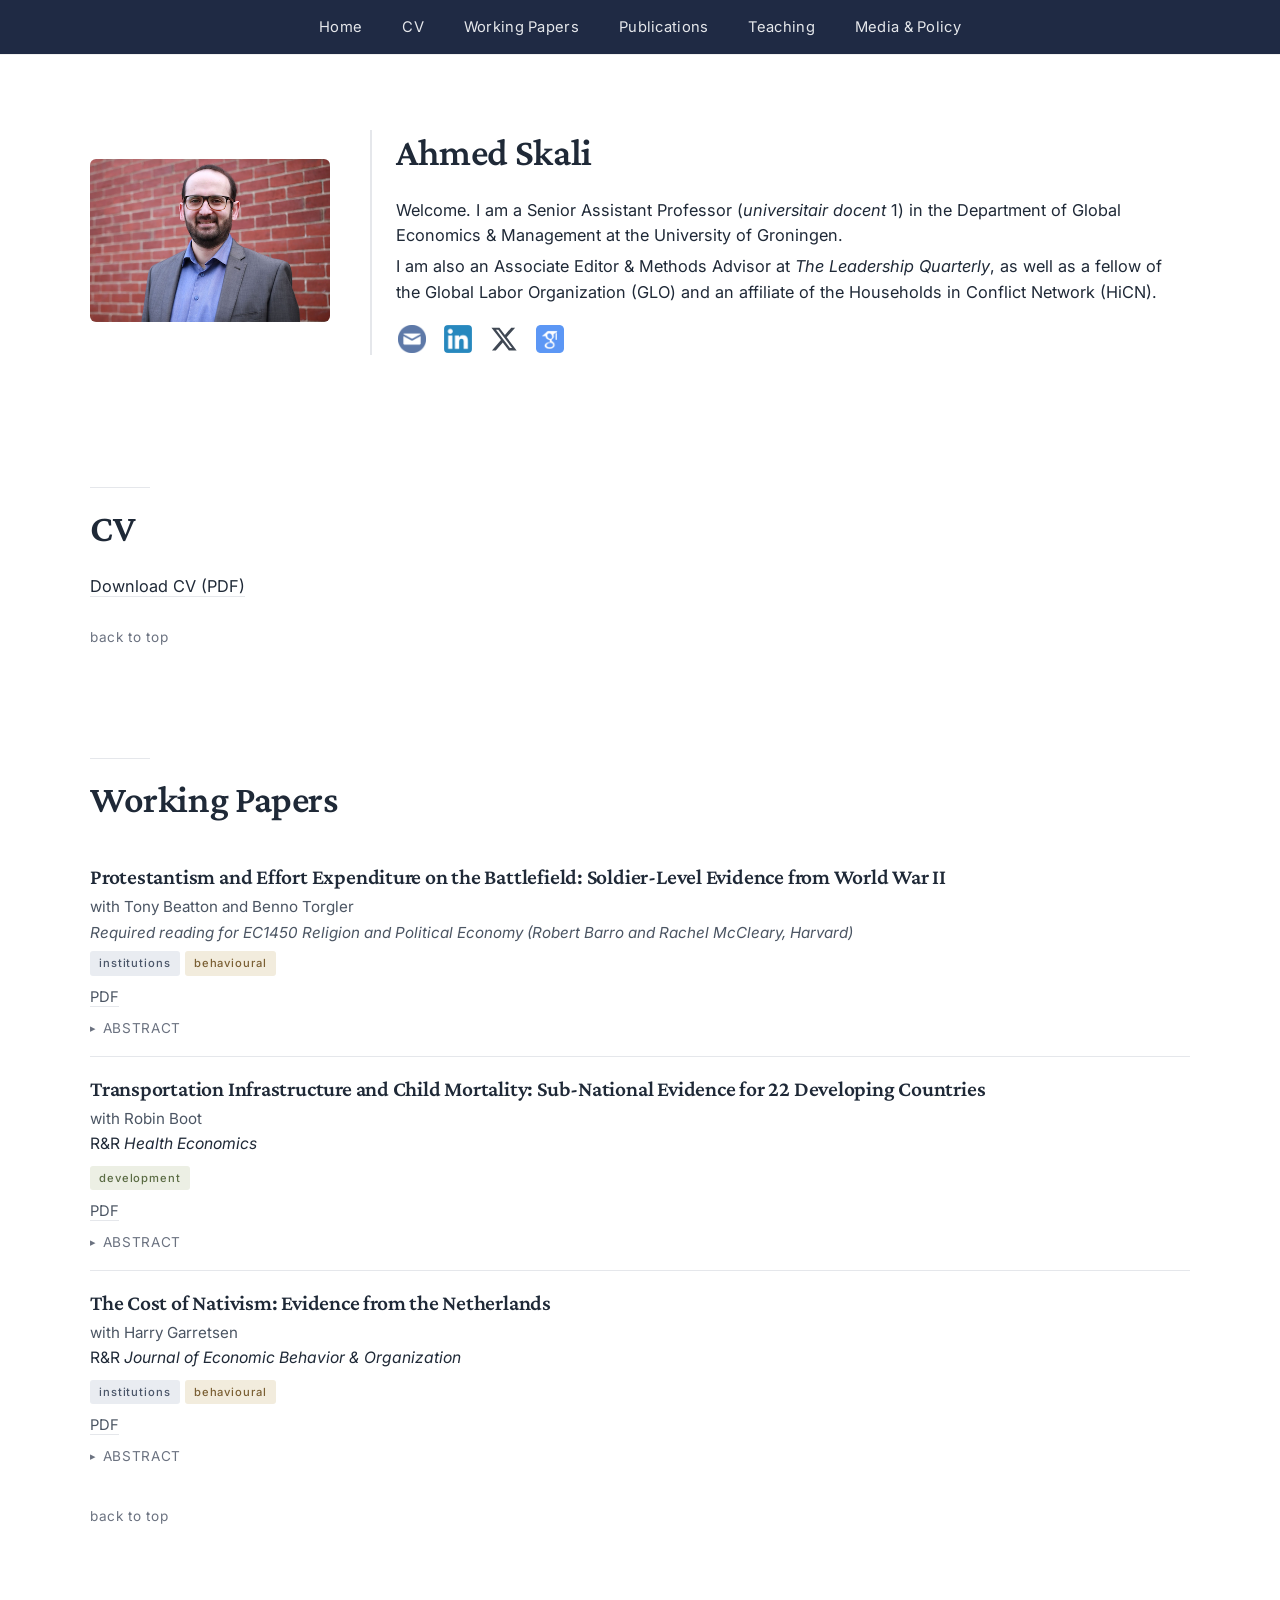
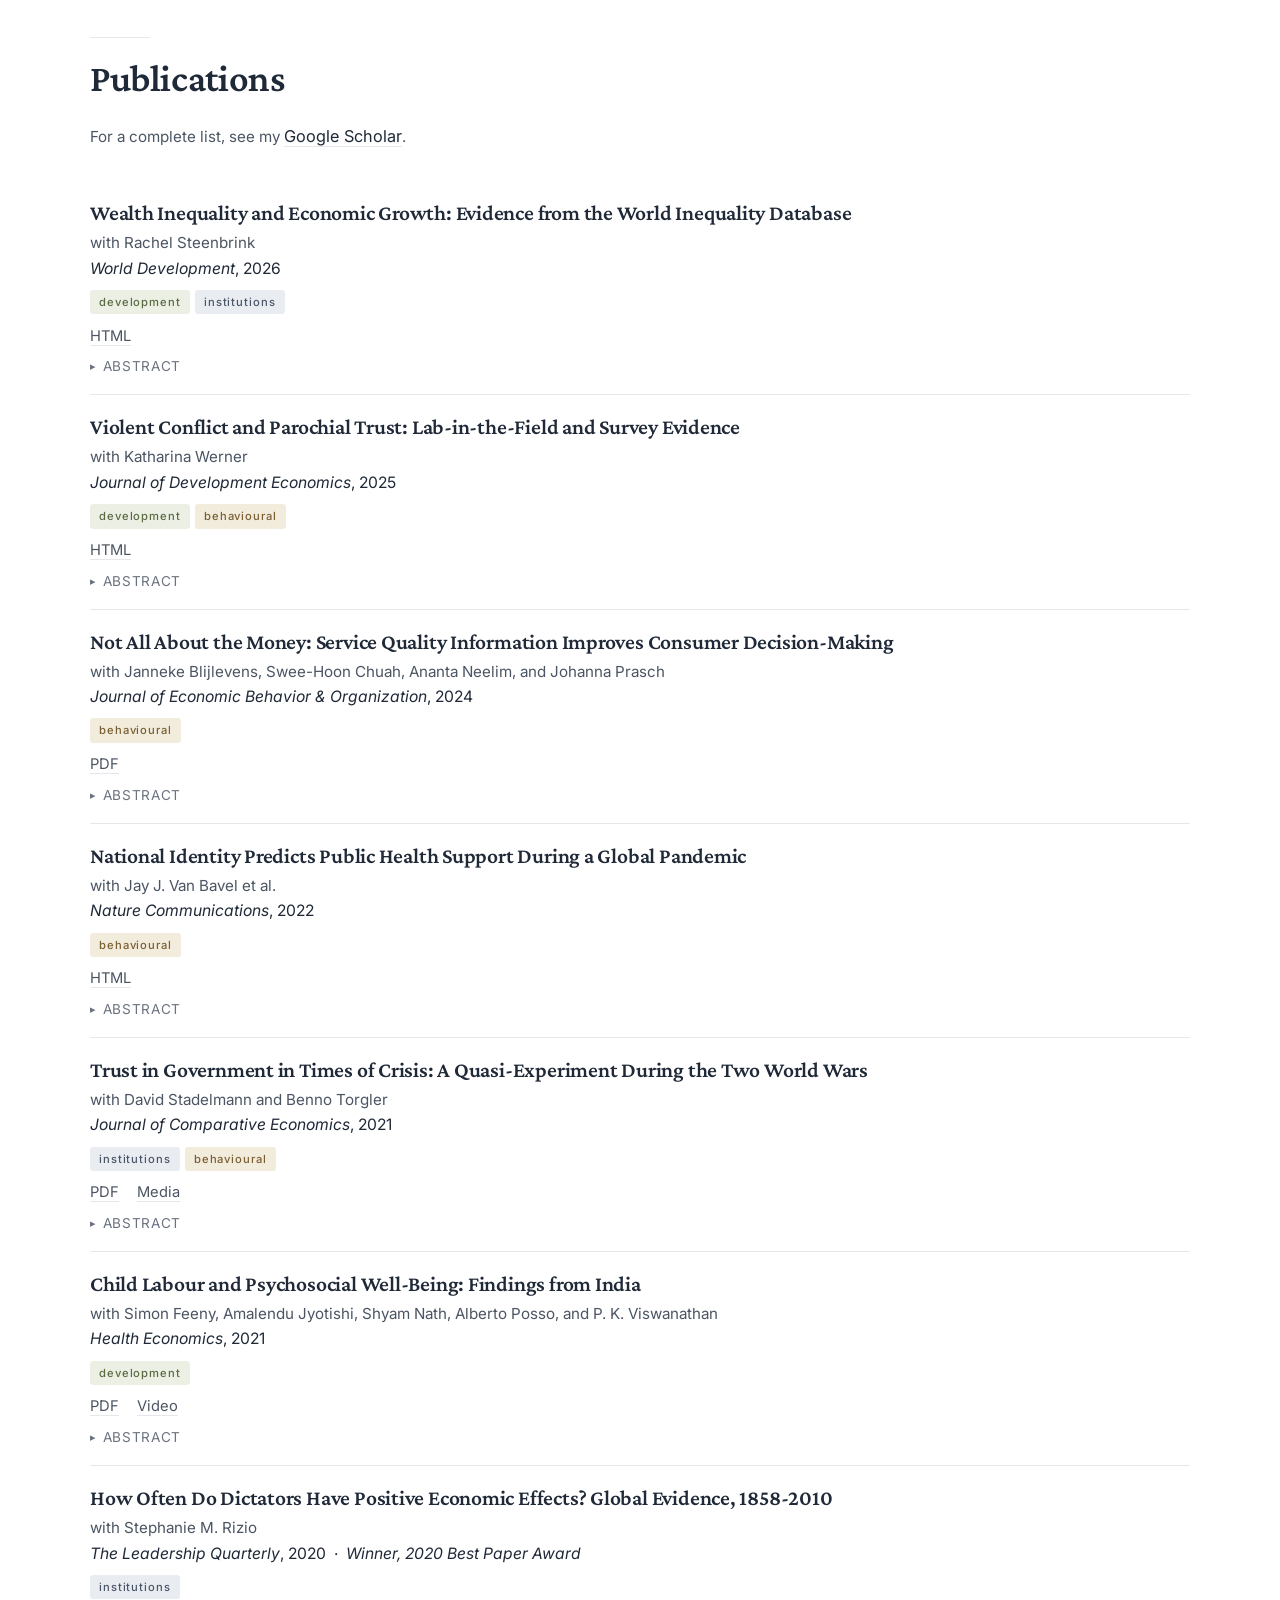
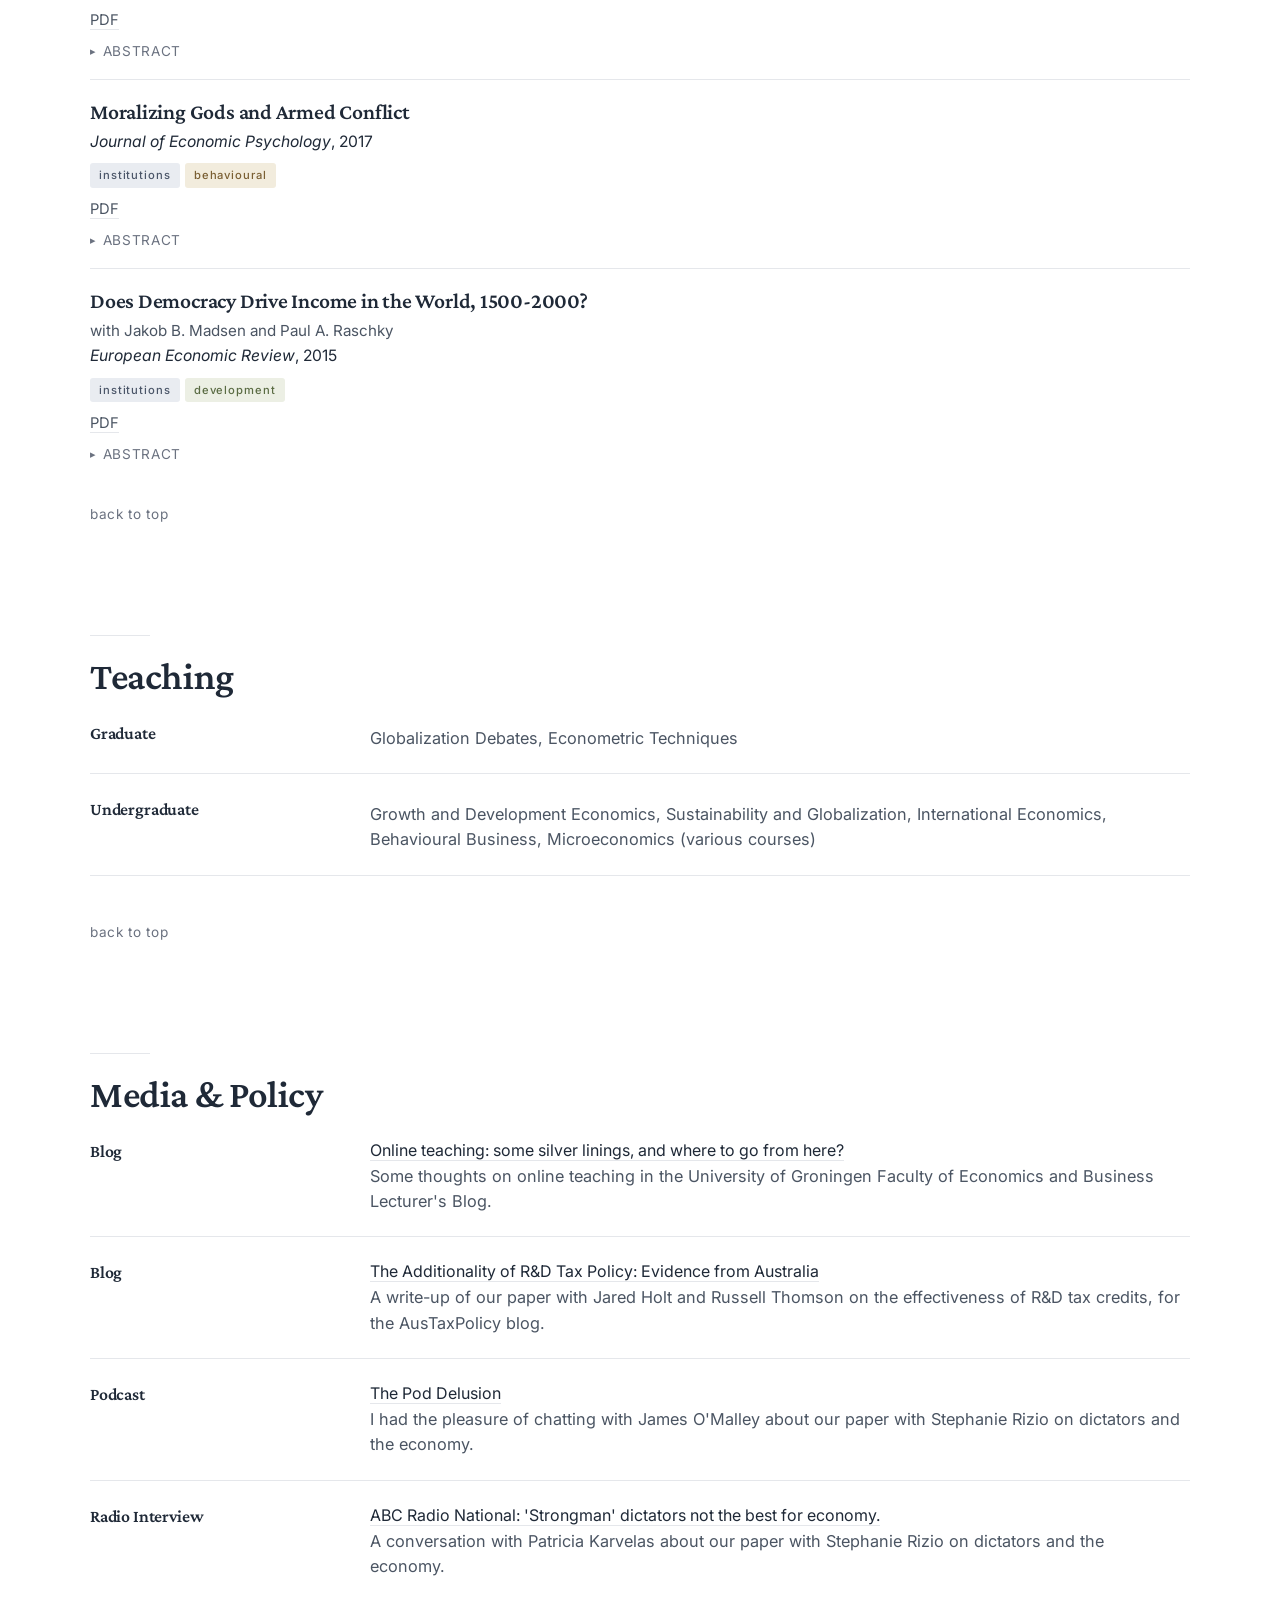
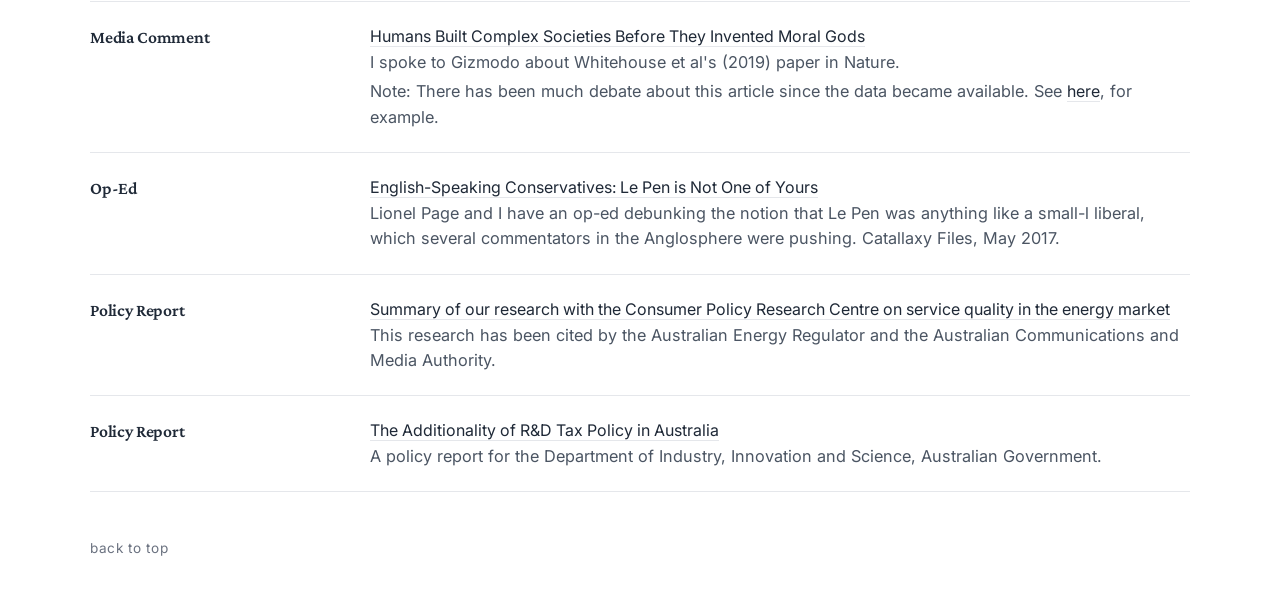
==== index.html @ 5774516c "rebuild" ====
<!DOCTYPE html>
<html lang="en">
<head>
    <meta charset="UTF-8">
    <meta name="viewport" content="width=device-width, initial-scale=1.0">
    <title>Ahmed Skali</title>

    <meta name="description" content="Ahmed Skali — Senior Assistant Professor of Global Economics & Management at the University of Groningen. Research in political economy, behavioural economics, beliefs and norms, identity and trust, and institutions and development.">
    <meta name="author" content="Ahmed Skali">

    <meta property="og:type" content="website">
    <meta property="og:title" content="Ahmed Skali">
    <meta property="og:description" content="Senior Assistant Professor of Global Economics & Management at the University of Groningen. Research in political economy, behavioural and development economics.">
    <meta property="og:image" content="images/webimg.png">

    <meta name="twitter:card" content="summary">
    <meta name="twitter:title" content="Ahmed Skali">
    <meta name="twitter:description" content="Senior Assistant Professor of Global Economics & Management at the University of Groningen.">
    <meta name="twitter:image" content="images/webimg.png">

    <link rel="icon" type="image/svg+xml" href="favicon.svg">
    <link rel="preconnect" href="https://fonts.googleapis.com">
    <link rel="preconnect" href="https://fonts.gstatic.com" crossorigin>
    <link href="https://fonts.googleapis.com/css2?family=Crimson+Pro:wght@500;600;700&family=Inter:wght@400;500;600&display=swap" rel="stylesheet">
    <link rel="stylesheet" href="styles.css">

    <!-- Google tag (gtag.js) -->
    <script async src="https://www.googletagmanager.com/gtag/js?id=G-24LH2FRS2M"></script>
    <script>
        window.dataLayer = window.dataLayer || [];
        function gtag(){dataLayer.push(arguments);}
        gtag('js', new Date());
        gtag('config', 'G-24LH2FRS2M');
    </script>
</head>

<body>

<div class="navbar">
    <button class="hamburger" onclick="toggleMenu()" aria-label="Toggle menu">☰</button>
    <a href="#home">Home</a>
    <a href="#cv">CV</a>
    <a href="#wps">Working Papers</a>
    <a href="#publications">Publications</a>
    <a href="#teaching">Teaching</a>
    <a href="#media">Media &amp; Policy</a>
</div>

<section id="home">
    <div class="container_a">
        <div class="photo_a">
            <img src="images/webimg.png" alt="Photo of Ahmed Skali">
        </div>
        <div class="about_a">
            <h1>Ahmed Skali</h1>
            <p>Welcome. I am a Senior Assistant Professor (<em>universitair docent</em> 1) in the Department of Global Economics &amp; Management at the University of Groningen.</p>
            <p>I am also an Associate Editor &amp; Methods Advisor at <em>The Leadership Quarterly</em>, as well as a fellow of the Global Labor Organization (GLO) and an affiliate of the Households in Conflict Network (HiCN).</p>
            <div class="contact-icon">
                <a href="mailto:a.skali@rug.nl" aria-label="Email">
                    <img src="images/email-icon-120.png" alt="Email">
                </a>
                <a href="https://www.linkedin.com/in/ahmed-skali-88ab94127/" target="_blank" rel="noopener" aria-label="LinkedIn">
                    <img src="images/linkedinbutton.png" alt="LinkedIn">
                </a>
                <a href="https://twitter.com/ahmedskali" target="_blank" rel="noopener" aria-label="X / Twitter">
                    <svg viewBox="0 0 24 24" xmlns="http://www.w3.org/2000/svg" aria-hidden="true">
                        <path d="M18.244 2.25h3.308l-7.227 8.26 8.502 11.24H16.17l-5.214-6.817L4.99 21.75H1.68l7.73-8.835L1.254 2.25H8.08l4.713 6.231zm-1.161 17.52h1.833L7.084 4.126H5.117z"/>
                    </svg>
                </a>
                <a href="https://scholar.google.com.au/citations?user=pTSRJKcAAAAJ&amp;hl=en" target="_blank" rel="noopener" aria-label="Google Scholar">
                    <img src="images/gs.png" alt="Google Scholar">
                </a>
            </div>
        </div>
    </div>
</section>

<section id="cv">
    <hr class="section-divider">
    <h1>CV</h1>
    <p><a href="cv/CV_Skali.pdf">Download CV (PDF)</a></p>
    <a href="#home" class="top-link">back to top</a>
</section>

<section id="wps">
    <hr class="section-divider">
    <h1>Working Papers</h1>

    <div class="wp">
        <h3>Protestantism and Effort Expenditure on the Battlefield: Soldier-Level Evidence from World War II</h3>
        <p class="pub-meta">with Tony Beatton and Benno Torgler</p>
        <p class="pub-meta"><em>Required reading for EC1450 Religion and Political Economy (Robert Barro and Rachel McCleary, Harvard)</em></p>
        <p class="pub-tags"><span class="pub-tag pub-tag-inst">institutions</span><span class="pub-tag pub-tag-beh">behavioural</span></p>
        <p class="pub-links"><a href="papers/ProtestantSoldiersAug2024.pdf" target="_blank" rel="noopener">PDF</a></p>
        <details class="abstract" name="paper-abstract"><summary>Abstract</summary><div class="abstract-body">Can religious beliefs explain effort provision in salient settings? We track 15,421 soldiers in Nazi Germany's armies from the start of World War II in September 1939 to the surrender of Germany in May 1945. We proxy effort with military decorations, promotions, injuries, and fatalities. Our cross-sectional and soldier-by-month panel (N = 659,189) results indicate that Protestants out-perform Catholics, and Calvinists out-perform Lutherans. We also find that Calvinists, whose belief system favours early resolution of uncertainty about salvation, exert more effort early on in the war. Differences in commitment to the Nazi ideology and discrimination against Catholic soldiers do not appear to drive our results. Our results suggest an important role for the horizontal transmission of work ethic-enhancing norms of behaviour: Catholics from historically Protestant districts exert more effort than Catholics from Catholic districts.</div></details>
    </div>

    <div class="wp">
        <h3>Transportation Infrastructure and Child Mortality: Sub-National Evidence for 22 Developing Countries</h3>
        <p class="pub-meta">with Robin Boot</p>
        <p class="pub-venue">R&amp;R <em>Health Economics</em></p>
        <p class="pub-tags"><span class="pub-tag pub-tag-dev">development</span></p>
        <p class="pub-links"><a href="papers/TransportationCM.pdf" target="_blank" rel="noopener">PDF</a></p>
        <details class="abstract" name="paper-abstract"><summary>Abstract</summary><div class="abstract-body">What prevents people from utilizing health services? This paper hypothesizes that transportation infrastructure, as measured by travel time to cities, improves population health. Combining data for travel times with information on child mortality for 290 sub-national regions in Sub-Saharan Africa and Asia for the years 2000 and 2015, we show that a 1 standard deviation reduction in travel times, within sub-national regions, is associated with 9.3 fewer child deaths per 1,000 live births. Using estimates from the literature on the statistical value of life in developing countries, a 1 standard deviation reduction in travel times generates gains equivalent to 1.8% of GDP. Our results are not driven by selection on unobservables or changes in economic development and population density. Instrumental variables support a causal interpretation of the results. The life-saving effects of transportation are larger where poverty is most dire and where political institutions are better-functioning.</div></details>
    </div>

    <div class="wp">
        <h3>The Cost of Nativism: Evidence from the Netherlands</h3>
        <p class="pub-meta">with Harry Garretsen</p>
        <p class="pub-venue">R&amp;R <em>Journal of Economic Behavior &amp; Organization</em></p>
        <p class="pub-tags"><span class="pub-tag pub-tag-inst">institutions</span><span class="pub-tag pub-tag-beh">behavioural</span></p>
        <p class="pub-links"><a href="https://papers.ssrn.com/sol3/papers.cfm?abstract_id=4910950" target="_blank" rel="noopener">PDF</a></p>
        <details class="abstract" name="paper-abstract"><summary>Abstract</summary><div class="abstract-body">We study language preferences and how they relate to nativism, using the Netherlands, a typical high-income education-exporting country, as a case study. Against the oft-heard claim that education in the national language is preferable, our pre-registered discrete choice experiment shows that natives have a precisely estimated zero willingness to pay for Dutch-language education, relative to English, with more universalist respondents willing to pay more for English. We quantify the effect of a language switch on the size of Dutch universities: switching from English to Dutch triggers an 8.6% contraction of the university sector. In turn, this contraction generates losses in scientific output equivalent to 1.1 - 1.6% of GDP, with only trivial gains in other domains. Our results highlight the massive costs of nativism.</div></details>
    </div>

<a href="#home" class="top-link">back to top</a>
</section>

<section id="publications">
    <hr class="section-divider">
    <h1>Publications</h1>

    <p class="pub-meta" style="margin-bottom: 32px;">For a complete list, see my <a href="https://scholar.google.com.au/citations?user=pTSRJKcAAAAJ&amp;hl=en" target="_blank" rel="noopener">Google Scholar</a>.</p>

    <div id="content">

        <div class="publication">
            <h3>Wealth Inequality and Economic Growth: Evidence from the World Inequality Database</h3>
            <p class="pub-meta">with Rachel Steenbrink</p>
            <p class="pub-venue"><em>World Development</em>, 2026</p>
            <p class="pub-tags"><span class="pub-tag pub-tag-dev">development</span><span class="pub-tag pub-tag-inst">institutions</span></p>
            <p class="pub-links"><a href="https://www.sciencedirect.com/science/article/pii/S0305750X25003365" target="_blank" rel="noopener">HTML</a></p>
            <details class="abstract" name="paper-abstract"><summary>Abstract</summary><div class="abstract-body">Although it is often argued that wealth inequality matters more for economic growth than income inequality, this relationship has rarely been studied empirically, with a few exceptions covering a very restricted country sample or short timeframe. Leveraging hitherto unexploited wealth inequality data from the World Inequality Database, covering a panel of 165 countries between 1995 and 2019, we document a negative and statistically significant relationship between wealth inequality and economic growth. A one standard deviation increase in the wealth Gini coefficient within countries is associated with a 0.34 percentage points decline in growth rates. Instrumental variables support a causal interpretation of the results. The results survive a large battery of robustness checks, and we find no evidence to suggest a heterogeneous relationship.</div></details>
        </div>

<div class="publication">
            <h3>Violent Conflict and Parochial Trust: Lab-in-the-Field and Survey Evidence</h3>
            <p class="pub-meta">with Katharina Werner</p>
            <p class="pub-venue"><em>Journal of Development Economics</em>, 2025</p>
            <p class="pub-tags"><span class="pub-tag pub-tag-dev">development</span><span class="pub-tag pub-tag-beh">behavioural</span></p>
            <p class="pub-links"><a href="https://www.sciencedirect.com/science/article/pii/S0304387825001014" target="_blank" rel="noopener">HTML</a></p>
            <details class="abstract" name="paper-abstract"><summary>Abstract</summary><div class="abstract-body">How does conflict exposure affect trust? We hypothesize that direct (first-hand) experience with conflict induces parochialism: trust towards out-groups worsens, but trust towards in-groups, owing to positive experiences of kin solidarity, may improve. Indirect exposure to conflict through third-party accounts, on the other hand, reduces trust toward everyone, arguably owing to negativity bias. We find consistent support for our hypotheses in a lab-in-the-field experiment in Maluku, Indonesia, which witnessed a salient Christian-Muslim conflict during 1999–2002, as well as in three cross-country datasets exploiting temporal and spatial variation in exposure to violence. Our results help resolve a seeming contradiction in the literature and inform policies on resolving conflicts.</div></details>
        </div>

        <div class="publication">
            <h3>Not All About the Money: Service Quality Information Improves Consumer Decision-Making</h3>
            <p class="pub-meta">with Janneke Blijlevens, Swee-Hoon Chuah, Ananta Neelim, and Johanna Prasch</p>
            <p class="pub-venue"><em>Journal of Economic Behavior &amp; Organization</em>, 2024</p>
            <p class="pub-tags"><span class="pub-tag pub-tag-beh">behavioural</span></p>
            <p class="pub-links"><a href="papers/ServiceQuality.pdf" target="_blank" rel="noopener">PDF</a></p>
            <details class="abstract" name="paper-abstract"><summary>Abstract</summary><div class="abstract-body">Information asymmetries are pervasive in many industries and can result in large losses in consumer welfare. Does providing product quality information result in improved consumer decision-making? We study this question in a market where quality is notoriously hard to determine ex ante: the residential energy market. Using a discrete choice experiment (N = 1,002), we document a substantial willingness-to-pay (37–45 % of the median bill) for four service quality attributes (transparency, agency, authenticity, and convenience). In an incentivized search task (N = 432), we show that how quality information is presented matters: consumers who view information in the form of ratings and stamps of approval are (i) 4 % more likely to opt in to the search task, and (ii) 20 % more likely to correctly identify given levels of quality, relative to consumers who are provided with bar graphs, pie charts, and text. Finally, using a decision experiment (N = 510) with real company names familiar to our participants, we find that the provision of quality information increases choices of the best-rated company more than 20-fold, relative to the control scenario where quality information is absent, in which consumers select companies predominantly on price and brand awareness. Our findings are applicable to other markets in which information asymmetries are present, where policymakers should consider interventions that promote transparency and quality information provision.</div></details>
        </div>

        <div class="publication">
            <h3>National Identity Predicts Public Health Support During a Global Pandemic</h3>
            <p class="pub-meta">with Jay J. Van Bavel et al.</p>
            <p class="pub-venue"><em>Nature Communications</em>, 2022</p>
            <p class="pub-tags"><span class="pub-tag pub-tag-beh">behavioural</span></p>
            <p class="pub-links"><a href="https://www.nature.com/articles/s41467-021-27668-9" target="_blank" rel="noopener">HTML</a></p>
            <details class="abstract" name="paper-abstract"><summary>Abstract</summary><div class="abstract-body">Changing collective behaviour and supporting non-pharmaceutical interventions is an important component in mitigating virus transmission during a pandemic. In a large international collaboration (Study 1, N = 49,968 across 67 countries), we investigated self-reported factors associated with public health behaviours (e.g., spatial distancing and stricter hygiene) and endorsed public policy interventions (e.g., closing bars and restaurants) during the early stage of the COVID-19 pandemic (April-May 2020). Respondents who reported identifying more strongly with their nation consistently reported greater engagement in public health behaviours and support for public health policies. Results were similar for representative and non-representative national samples. Study 2 (N = 42 countries) conceptually replicated the central finding using aggregate indices of national identity (obtained using the World Values Survey) and a measure of actual behaviour change during the pandemic (obtained from Google mobility reports). Higher levels of national identification prior to the pandemic predicted lower mobility during the early stage of the pandemic (r = −0.40). We discuss the potential implications of links between national identity, leadership, and public health for managing COVID-19 and future pandemics.</div></details>
        </div>

        <div class="publication">
            <h3>Trust in Government in Times of Crisis: A Quasi-Experiment During the Two World Wars</h3>
            <p class="pub-meta">with David Stadelmann and Benno Torgler</p>
            <p class="pub-venue"><em>Journal of Comparative Economics</em>, 2021</p>
            <p class="pub-tags"><span class="pub-tag pub-tag-inst">institutions</span><span class="pub-tag pub-tag-beh">behavioural</span></p>
            <p class="pub-links">
                <a href="https://pure.rug.nl/ws/files/178822931/1_s2.0_S0147596720300664_main.pdf" target="_blank" rel="noopener">PDF</a>
                <a href="https://www.nationalaffairs.com/blog/detail/findings-a-daily-roundup/getting-a-superpower" target="_blank" rel="noopener">Media</a>
            </p>
            <details class="abstract" name="paper-abstract"><summary>Abstract</summary><div class="abstract-body">Do crises erode trust in government? To answer this question, we leverage the quasi-experimental setting of the sharply increased military threat to the neutral country of Switzerland during the two world wars as an exogenous shock. In doing so, we exploit a unique feature of Swiss politics: government issuance of pre-referenda voting recommendations. We use constituent adherence to government recommendations as a behavioral proxy for trust in government, measured in real time prior to, during, and after the crisis. Our empirical estimates provide strong evidence that constituents are significantly less likely to follow governmental voting recommendations during wartime.</div></details>
        </div>

        <div class="publication">
            <h3>Child Labour and Psychosocial Well-Being: Findings from India</h3>
            <p class="pub-meta">with Simon Feeny, Amalendu Jyotishi, Shyam Nath, Alberto Posso, and P. K. Viswanathan</p>
            <p class="pub-venue"><em>Health Economics</em>, 2021</p>
            <p class="pub-tags"><span class="pub-tag pub-tag-dev">development</span></p>
            <p class="pub-links">
                <a href="https://pure.rug.nl/ws/portalfiles/portal/178820502/hec.4224.pdf" target="_blank" rel="noopener">PDF</a>
                <a href="https://www.youtube.com/watch?v=ubRjfn7oIEc" target="_blank" rel="noopener">Video</a>
            </p>
            <details class="abstract" name="paper-abstract"><summary>Abstract</summary><div class="abstract-body">Mental health is a neglected health issue in developing countries. We test if mental health issues are particularly likely to occur among some of the most vulnerable children in developing countries: those that work. Despite falling in recent decades, child labor still engages 168 million children across the world. While the negative impacts of child labor on physical health are well documented, the effect of child labor on a child's psychosocial wellbeing has been neglected. We investigate this issue with a new dataset of 947 children aged 12–18 years from 750 households in 20 villages across five districts of Tamil Nadu, India. Our purpose-built survey allows for a holistic approach to the analysis of child wellbeing by accounting for levels of happiness, hope, emotional wellbeing, self-efficacy, fear and stress. We use a variety of econometric approaches, some of which utilize household-level fixed effects and account for differences between working and nonworking siblings. We document a robust, large and negative association between child labor and most measures of psychosocial wellbeing. The results are robust to a battery of exercises, including tests for selection on unobservables, randomization inference, instrumental variable techniques, and falsification exercises.</div></details>
        </div>

        <div class="publication">
            <h3>How Often Do Dictators Have Positive Economic Effects? Global Evidence, 1858-2010</h3>
            <p class="pub-meta">with Stephanie M. Rizio</p>
            <p class="pub-venue"><em>The Leadership Quarterly</em>, 2020 &nbsp;·&nbsp; <em>Winner, 2020 Best Paper Award</em></p>
            <p class="pub-tags"><span class="pub-tag pub-tag-inst">institutions</span></p>
            <p class="pub-links"><a href="https://drive.google.com/file/d/1gSZX3oPnJ9YWZwG0Px_6KRd62K9ZNPrj/view" target="_blank" rel="noopener">PDF</a></p>
            <details class="abstract" name="paper-abstract"><summary>Abstract</summary><div class="abstract-body">Supposedly well-intentioned dictators are often cited as drivers of economic growth. We examine this claim in a panel of 133 countries from 1858 to 2010. Using annual data on economic growth, political regimes, and political leaders, we document a robust asymmetric pattern: growth-positive autocrats (autocrats whose countries experience larger-than-average growth) are found only as frequently as would be predicted by chance. In contrast, growth-negative autocrats are found significantly more frequently. Implementing regression discontinuity designs (RDD), we also examine local trends in the neighbourhood of the entry into power of growth-positive autocrats. We find that growth under supposedly growth-positive autocrats does not significantly differ from previous realizations of growth, suggesting that even the infrequent growth-positive autocrats largely "ride the wave" of previous success. On the other hand, our estimates reject the null hypothesis that growth-negative rulers have no effects. Taken together, our results cast serious doubt on the benevolent autocrat hypothesis.</div></details>
        </div>

        <div class="publication">
            <h3>Moralizing Gods and Armed Conflict</h3>
            <p class="pub-venue"><em>Journal of Economic Psychology</em>, 2017</p>
            <p class="pub-tags"><span class="pub-tag pub-tag-inst">institutions</span><span class="pub-tag pub-tag-beh">behavioural</span></p>
            <p class="pub-links"><a href="papers/MoralizingGods.pdf" target="_blank" rel="noopener">PDF</a></p>
            <details class="abstract" name="paper-abstract"><summary>Abstract</summary><div class="abstract-body">This study documents a robust empirical pattern between moralizing gods, which prescribe fixed laws of morality, and conflict prevalence and fatalities, using spatially referenced data for Africa on contemporary conflicts and ancestral belief systems of individual ethnic groups prior to European contact. Moralizing gods are found to significantly increase conflict prevalence and casualties at the local level. The identification strategy draws on the evolutionary psychology roots of moralizing gods as a solution to the collective action problem in pre-modern societies. A one standard deviation increase in the likelihood of emergence of a moralizing god increases casualties by 18 to 36% and conflict prevalence by 4 to 8% approximately.</div></details>
        </div>

        <div class="publication">
            <h3>Does Democracy Drive Income in the World, 1500-2000?</h3>
            <p class="pub-meta">with Jakob B. Madsen and Paul A. Raschky</p>
            <p class="pub-venue"><em>European Economic Review</em>, 2015</p>
            <p class="pub-tags"><span class="pub-tag pub-tag-inst">institutions</span><span class="pub-tag pub-tag-dev">development</span></p>
            <p class="pub-links"><a href="https://drive.google.com/file/d/0BwqbQjw0aU48aEhuTnduRGt2aVU/view?resourcekey=0-K2VVwJCJns20h8q90SLJZw" target="_blank" rel="noopener">PDF</a></p>
            <details class="abstract" name="paper-abstract"><summary>Abstract</summary><div class="abstract-body">Using data for political regimes, income and human capital for a sample of 141 countries over the periods 1820–2000 and 1500–2000, this research examines the income and growth effects of democracy when human capital, among other key variables, is controlled for. Linguistic distance-weighted foreign democracy is used as an instrument for domestic democracy. Democracy is found to be a significant determinant of income and growth and the result is robust to various estimation methods and covariates. We find that a one-standard deviation increase in democracy is associated with a 44–98% increase in per capita income.</div></details>
        </div>

    </div>
    <a href="#home" class="top-link">back to top</a>
</section>

<section id="teaching">
    <hr class="section-divider">
    <h1>Teaching</h1>

    <div class="row">
        <div class="column-header"><h3>Graduate</h3></div>
        <div class="column-content">
            <p>Globalization Debates, Econometric Techniques</p>
        </div>
    </div>

    <div class="row">
        <div class="column-header"><h3>Undergraduate</h3></div>
        <div class="column-content">
            <p>Growth and Development Economics, Sustainability and Globalization, International Economics, Behavioural Business, Microeconomics (various courses)</p>
        </div>
    </div>

    <a href="#home" class="top-link">back to top</a>
</section>

<section id="media">
    <hr class="section-divider">
    <h1>Media &amp; Policy</h1>

    <div class="row">
        <div class="column-header"><h3>Blog</h3></div>
        <div class="column-content">
            <a href="https://www.rug.nl/feb/organization/teaching-philosophy/lecturers-blog/lecturer-s-blog-6-online-teaching-some-silver-linings-and-where-to-from-here-by-ahmed-skal" target="_blank" rel="noopener">Online teaching: some silver linings, and where to go from here?</a>
            <p>Some thoughts on online teaching in the University of Groningen Faculty of Economics and Business Lecturer's Blog.</p>
        </div>
    </div>

    <div class="row">
        <div class="column-header"><h3>Blog</h3></div>
        <div class="column-content">
            <a href="https://www.austaxpolicy.com/the-additionality-of-rd-tax-policy-evidence-from-australia/" target="_blank" rel="noopener">The Additionality of R&amp;D Tax Policy: Evidence from Australia</a>
            <p>A write-up of our paper with Jared Holt and Russell Thomson on the effectiveness of R&amp;D tax credits, for the AusTaxPolicy blog.</p>
        </div>
    </div>

    <div class="row">
        <div class="column-header"><h3>Podcast</h3></div>
        <div class="column-content">
            <a href="https://podcasts.apple.com/lu/podcast/scooby-doo-economics-dictatorships-its-that-sort-show/id332231975?i=1000450423193/" target="_blank" rel="noopener">The Pod Delusion</a>
            <p>I had the pleasure of chatting with James O'Malley about our paper with Stephanie Rizio on dictators and the economy.</p>
        </div>
    </div>

    <div class="row">
        <div class="column-header"><h3>Radio Interview</h3></div>
        <div class="column-content">
            <a href="https://www.abc.net.au/listen/programs/radionational-drive/strongman-dictators-not-the-best-for-economy/11339196" target="_blank" rel="noopener">ABC Radio National: 'Strongman' dictators not the best for economy.</a>
            <p>A conversation with Patricia Karvelas about our paper with Stephanie Rizio on dictators and the economy.</p>
        </div>
    </div>

    <div class="row">
        <div class="column-header"><h3>Media Comment</h3></div>
        <div class="column-content">
            <a href="https://gizmodo.com/humans-built-complex-societies-before-they-invented-mor-1833436320" target="_blank" rel="noopener">Humans Built Complex Societies Before They Invented Moral Gods</a>
            <p>I spoke to Gizmodo about Whitehouse et al's (2019) paper in Nature.</p>
            <p>Note: There has been much debate about this article since the data became available. See <a href="https://peterturchin.com/they-call-it-coding-errors/" target="_blank" rel="noopener">here</a>, for example.</p>
        </div>
    </div>

    <div class="row">
        <div class="column-header"><h3>Op-Ed</h3></div>
        <div class="column-content">
            <a href="https://webarchive.nla.gov.au/tep/89046" target="_blank" rel="noopener">English-Speaking Conservatives: Le Pen is Not One of Yours</a>
            <p>Lionel Page and I have an op-ed debunking the notion that Le Pen was anything like a small-l liberal, which several commentators in the Anglosphere were pushing. Catallaxy Files, May 2017.</p>
        </div>
    </div>

    <div class="row">
        <div class="column-header"><h3>Policy Report</h3></div>
        <div class="column-content">
            <a href="https://drive.google.com/file/d/1fsVsFE-fRku7sFnhNQUYQWMXdNmivgtE/view" target="_blank" rel="noopener">Summary of our research with the Consumer Policy Research Centre on service quality in the energy market</a>
            <p>This research has been cited by the Australian Energy Regulator and the Australian Communications and Media Authority.</p>
        </div>
    </div>

    <div class="row">
        <div class="column-header"><h3>Policy Report</h3></div>
        <div class="column-content">
            <a href="https://drive.google.com/file/d/1-2diNhub95eVeuYCDA7gATtMDfl2k1P1/view" target="_blank" rel="noopener">The Additionality of R&amp;D Tax Policy in Australia</a>
            <p>A policy report for the Department of Industry, Innovation and Science, Australian Government.</p>
        </div>
    </div>

    <a href="#home" class="top-link">back to top</a>
</section>

<script>
    function toggleMenu() {
        document.querySelector('.navbar').classList.toggle('responsive');
    }

    document.addEventListener('DOMContentLoaded', function() {
        document.querySelectorAll('.navbar a, .top-link').forEach(link => {
            link.addEventListener('click', function(e) {
                const href = this.getAttribute('href');
                if (!href || !href.startsWith('#')) return;
                e.preventDefault();
                const target = document.querySelector(href);
                if (target) {
                    window.scrollTo({ top: target.offsetTop - 60, behavior: 'smooth' });
                }
                const navbar = document.querySelector('.navbar');
                if (navbar.classList.contains('responsive')) {
                    navbar.classList.remove('responsive');
                }
            });
        });
    });
</script>

</body>
</html>
---- styles.css ----
/* ===== Tokens ===== */
:root {
    --ink: #1F2937;
    --ink-soft: #4B5563;
    --muted: #6B7280;
    --hairline: #E5E7EB;
    --accent: #8B6F47;
    --navy: #1F2A44;
    --bg: #FFFFFF;
}

/* ===== Base ===== */
body, html {
    margin: 0;
    padding: 0;
    scroll-behavior: smooth;
    font-family: 'Inter', 'Helvetica Neue', Arial, sans-serif;
    font-weight: 400;
    background-color: var(--bg);
    color: var(--ink);
    width: 100%;
    min-width: 320px;
    -webkit-font-smoothing: antialiased;
    -moz-osx-font-smoothing: grayscale;
}

h1, h2, h3, .serif {
    font-family: 'Crimson Pro', 'EB Garamond', Georgia, serif;
    color: var(--ink);
    font-weight: 600;
    letter-spacing: -0.01em;
}

h1 {
    font-size: 2.4rem;
    margin: 0 0 24px 0;
    line-height: 1.15;
}

h3 {
    font-size: 1.35rem;
    line-height: 1.3;
    margin: 0 0 4px 0;
    font-weight: 600;
}

p {
    font-size: 1.02rem;
    line-height: 1.55;
    color: var(--ink);
    margin: 0.35em 0;
}

a {
    font-size: 1.02rem;
    color: var(--ink);
    text-decoration: none;
    border-bottom: 1px solid var(--hairline);
    transition: border-color 0.15s, color 0.15s;
}

a:hover {
    color: var(--accent);
    border-bottom-color: var(--accent);
}

section {
    padding: 64px 24px 48px;
    scroll-margin-top: 70px;
    max-width: 1100px;
    margin: 0 auto;
}

img {
    width: 100%;
    height: auto;
    border-radius: 4px;
}

/* ===== Section architecture ===== */
.section-divider {
    border: 0;
    border-top: 1px solid var(--hairline);
    width: 60px;
    margin: 0 0 18px 0;
}

.section-kicker {
    font-family: 'Inter', sans-serif;
    font-size: 0.72rem;
    letter-spacing: 0.18em;
    text-transform: uppercase;
    color: var(--muted);
    margin: 0 0 6px 0;
    font-weight: 500;
}

/* ===== Navbar ===== */
.navbar {
    position: fixed;
    top: 0;
    width: 100%;
    background-color: var(--navy);
    z-index: 10;
    display: flex;
    justify-content: center;
    gap: 8px;
    box-shadow: 0 1px 0 rgba(0,0,0,0.06);
}

.navbar a {
    color: #E5E7EB;
    padding: 18px 16px;
    text-decoration: none;
    border-bottom: none;
    font-size: 0.92rem;
    letter-spacing: 0.02em;
    transition: color 0.15s;
}

.navbar a:hover {
    color: #FFFFFF;
    border-bottom: none;
}

.hamburger {
    display: none;
    background-color: var(--navy);
    color: #FFFFFF;
    border: none;
    padding: 18px;
    font-size: 22px;
    cursor: pointer;
}

.top-link {
    display: inline-block;
    margin: 24px 0 0 0;
    padding: 0;
    font-size: 0.85rem;
    color: var(--muted);
    border-bottom: 1px solid transparent;
    background: none;
    text-transform: lowercase;
    letter-spacing: 0.05em;
}

.top-link:hover {
    color: var(--accent);
    border-bottom-color: var(--accent);
}

/* ===== Home section ===== */
#home {
    padding-top: 110px;
}

.container_a {
    display: flex;
    flex-wrap: wrap;
    align-items: center;
    gap: 40px;
    padding: 20px 0;
}

.photo_a {
    flex: 0 0 240px;
    max-width: 240px;
}

.photo_a img {
    border-radius: 6px;
}

.about_a {
    flex: 1 1 380px;
    text-align: left;
    padding: 0;
    background: none;
    border-left: 2px solid var(--hairline);
    padding-left: 24px;
}

.about_a h1 {
    margin-top: 0;
}

.contact-icon {
    display: flex;
    gap: 14px;
    flex-wrap: wrap;
    margin-top: 18px;
}

.contact-icon a {
    text-decoration: none;
    border: none;
    display: inline-flex;
    align-items: center;
    justify-content: center;
    width: 32px;
    height: 32px;
    opacity: 0.85;
    transition: opacity 0.15s;
}

.contact-icon a:hover { opacity: 1; }

.contact-icon img,
.contact-icon svg {
    width: 28px;
    height: 28px;
    border-radius: 4px;
}

.contact-icon svg { fill: var(--ink); }

/* ===== Publications / Working papers ===== */
.publication, .wp {
    padding: 18px 0;
    border-bottom: 1px solid var(--hairline);
    width: 100%;
    box-sizing: border-box;
}

.publication:last-of-type,
.wp:last-of-type {
    border-bottom: none;
}

.pub-meta {
    color: var(--ink-soft);
    font-size: 0.95rem;
    margin: 2px 0;
}

.pub-venue {
    color: var(--ink);
    font-size: 0.98rem;
    margin: 2px 0 6px 0;
}

.pub-links {
    font-size: 0.92rem;
    margin: 6px 0;
}

.pub-links a {
    font-size: 0.92rem;
    margin-right: 14px;
    color: var(--ink-soft);
    border-bottom: 1px solid var(--hairline);
}

.pub-links a:hover {
    color: var(--accent);
    border-bottom-color: var(--accent);
}

/* ===== Toggleable abstracts ===== */
details.abstract {
    margin-top: 8px;
    font-size: 0.96rem;
}

details.abstract summary {
    cursor: pointer;
    color: var(--muted);
    font-size: 0.85rem;
    letter-spacing: 0.05em;
    text-transform: uppercase;
    list-style: none;
    display: inline-flex;
    align-items: center;
    user-select: none;
    padding: 2px 0;
}

details.abstract summary::-webkit-details-marker { display: none; }

details.abstract summary::before {
    content: "▸";
    display: inline-block;
    margin-right: 6px;
    font-size: 0.7rem;
    transition: transform 0.15s;
}

details.abstract[open] summary::before {
    transform: rotate(90deg);
}

details.abstract summary:hover { color: var(--accent); }

details.abstract .abstract-body {
    color: var(--ink-soft);
    line-height: 1.6;
    margin-top: 10px;
    padding-left: 14px;
    border-left: 2px solid var(--hairline);
    font-size: 0.96rem;
    max-width: 70ch;
    text-align: justify;
    text-justify: inter-word;
    hyphens: auto;
    -webkit-hyphens: auto;
}

/* ===== Per-paper theme tags ===== */
.pub-tags {
    margin: 4px 0 8px 0;
    line-height: 1.8;
}

.pub-tag {
    display: inline-block;
    font-family: 'Inter', sans-serif;
    font-size: 0.7rem;
    letter-spacing: 0.08em;
    text-transform: lowercase;
    font-weight: 500;
    padding: 2px 9px;
    border-radius: 3px;
    margin-right: 5px;
    vertical-align: 1px;
}

.pub-tag-inst { background: #E9ECF1; color: #4A5568; }
.pub-tag-dev  { background: #ECEFE4; color: #5A6B43; }
.pub-tag-beh  { background: #F2ECDD; color: #7A5F33; }

/* ===== Teaching / Media rows ===== */
.row {
    display: flex;
    margin-bottom: 24px;
    flex-wrap: wrap;
    border-bottom: 1px solid var(--hairline);
    padding-bottom: 18px;
}

.row:last-child { border-bottom: none; }

.column-header, .column-content {
    flex: 1;
    padding: 0 10px 0 0;
}

.column-content { flex: 3; }

.column-header h3 {
    margin: 0;
    color: var(--ink);
    font-family: 'Crimson Pro', Georgia, serif;
    font-size: 1.1rem;
}

.column-content p {
    margin: 4px 0;
    color: var(--ink-soft);
}

.column-content a { font-size: 1rem; }

/* ===== YouTube iframe inside publication ===== */
.publication iframe {
    max-width: 100%;
    margin-top: 12px;
    border-radius: 4px;
}

/* ===== Responsive ===== */
@media (max-width: 768px) {
    .navbar { justify-content: flex-start; }
    .navbar a { display: none; }
    .hamburger { display: block; }
    .navbar {
        flex-direction: column;
        align-items: flex-start;
    }
    .navbar.responsive {
        display: flex;
        flex-direction: column;
        align-items: flex-start;
    }
    .navbar.responsive a {
        display: block;
        padding: 10px 18px;
        text-align: left;
    }
    .column-header, .column-content { flex: 1 1 100%; }
    h1 { font-size: 2rem; }
}

@media (max-width: 600px) {
    .container_a { flex-direction: column; gap: 24px; }
    .photo_a {
        flex: 0 0 auto;
        max-width: 200px;
    }
    .about_a {
        border-left: none;
        padding-left: 0;
        border-top: 1px solid var(--hairline);
        padding-top: 20px;
    }
}
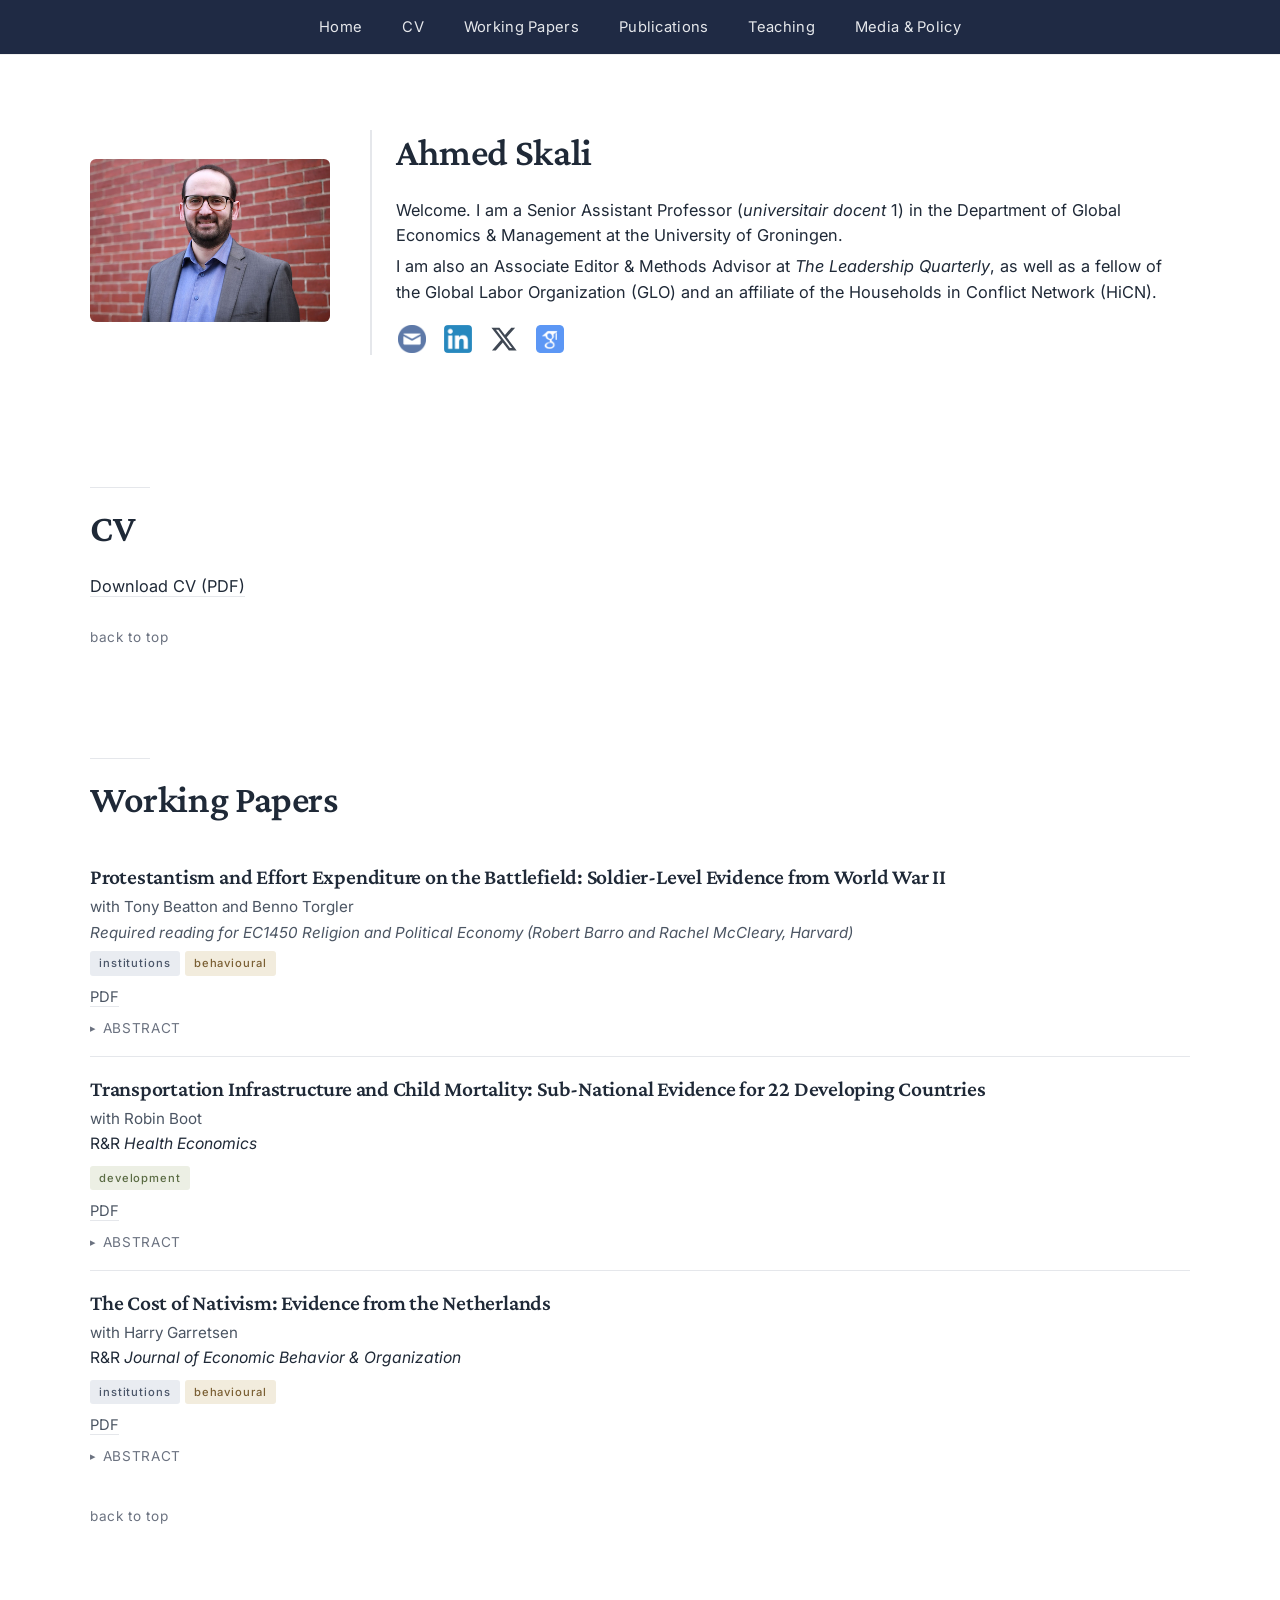
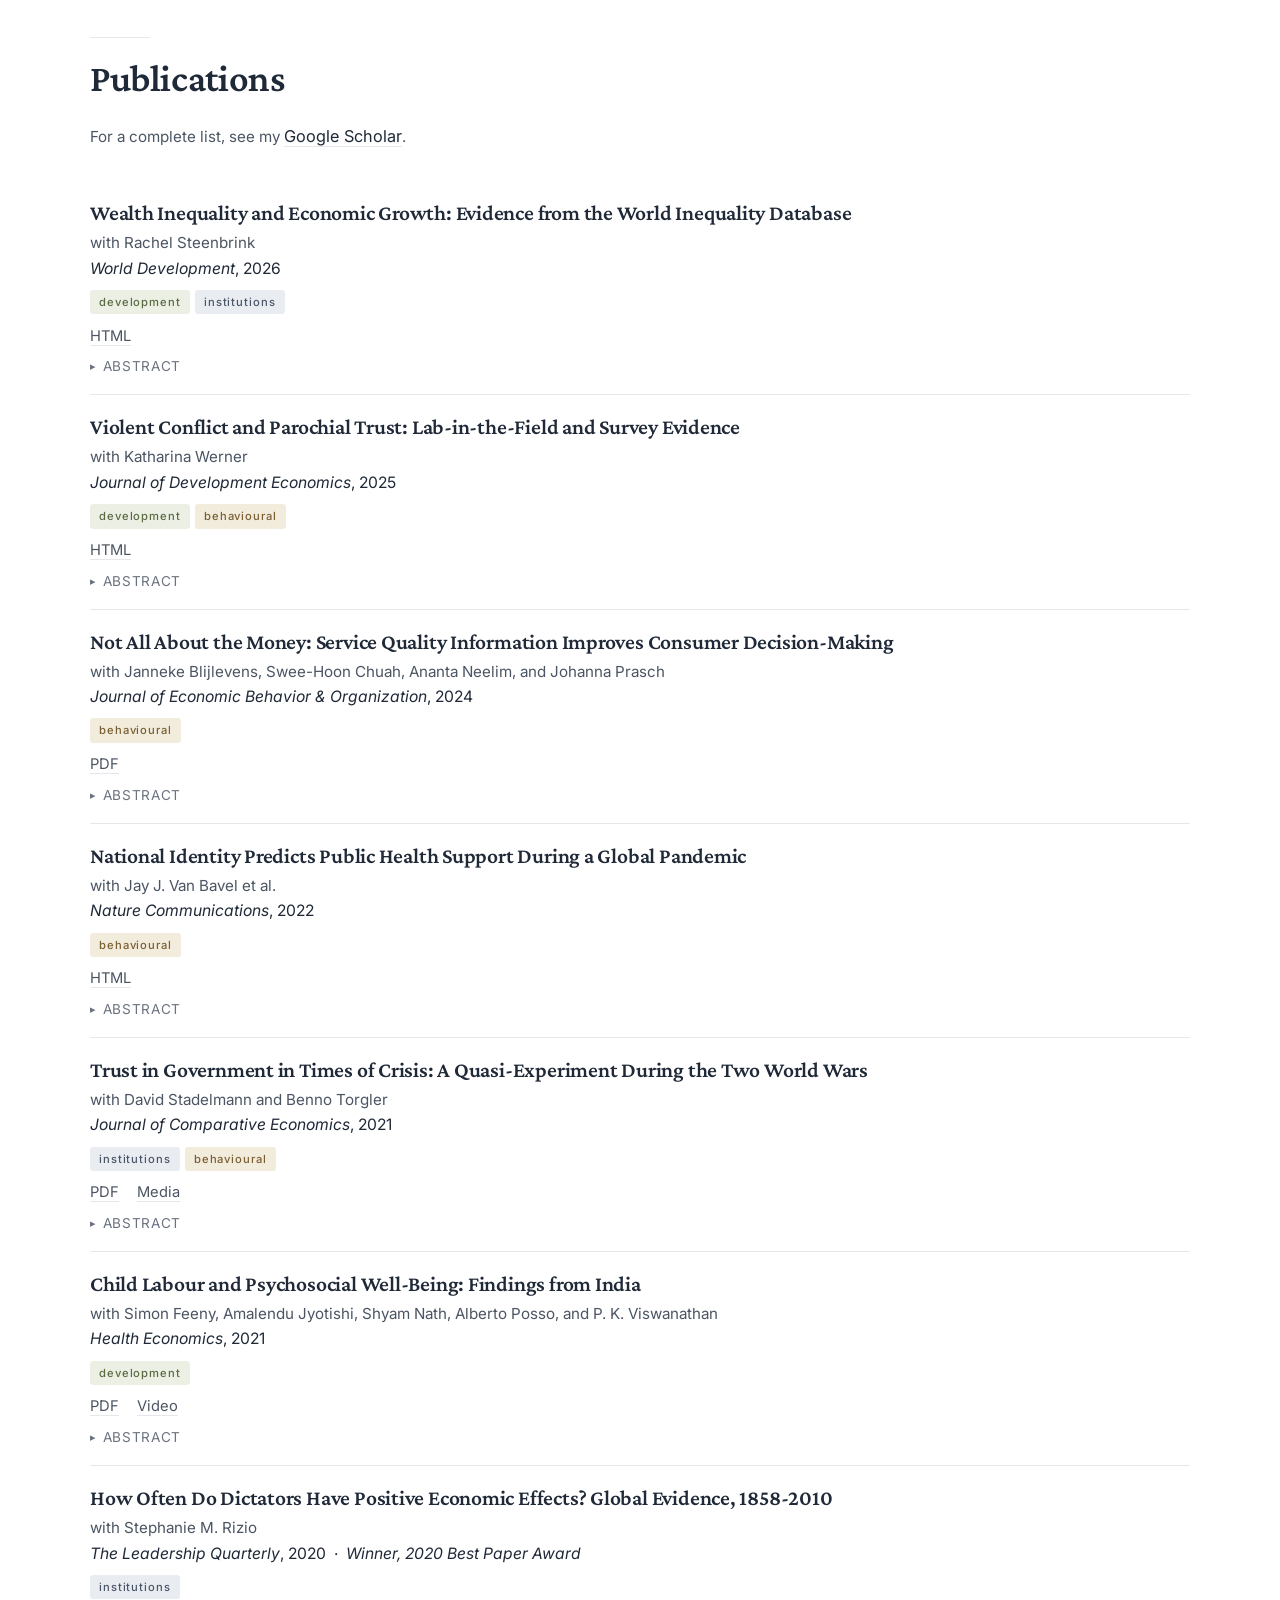
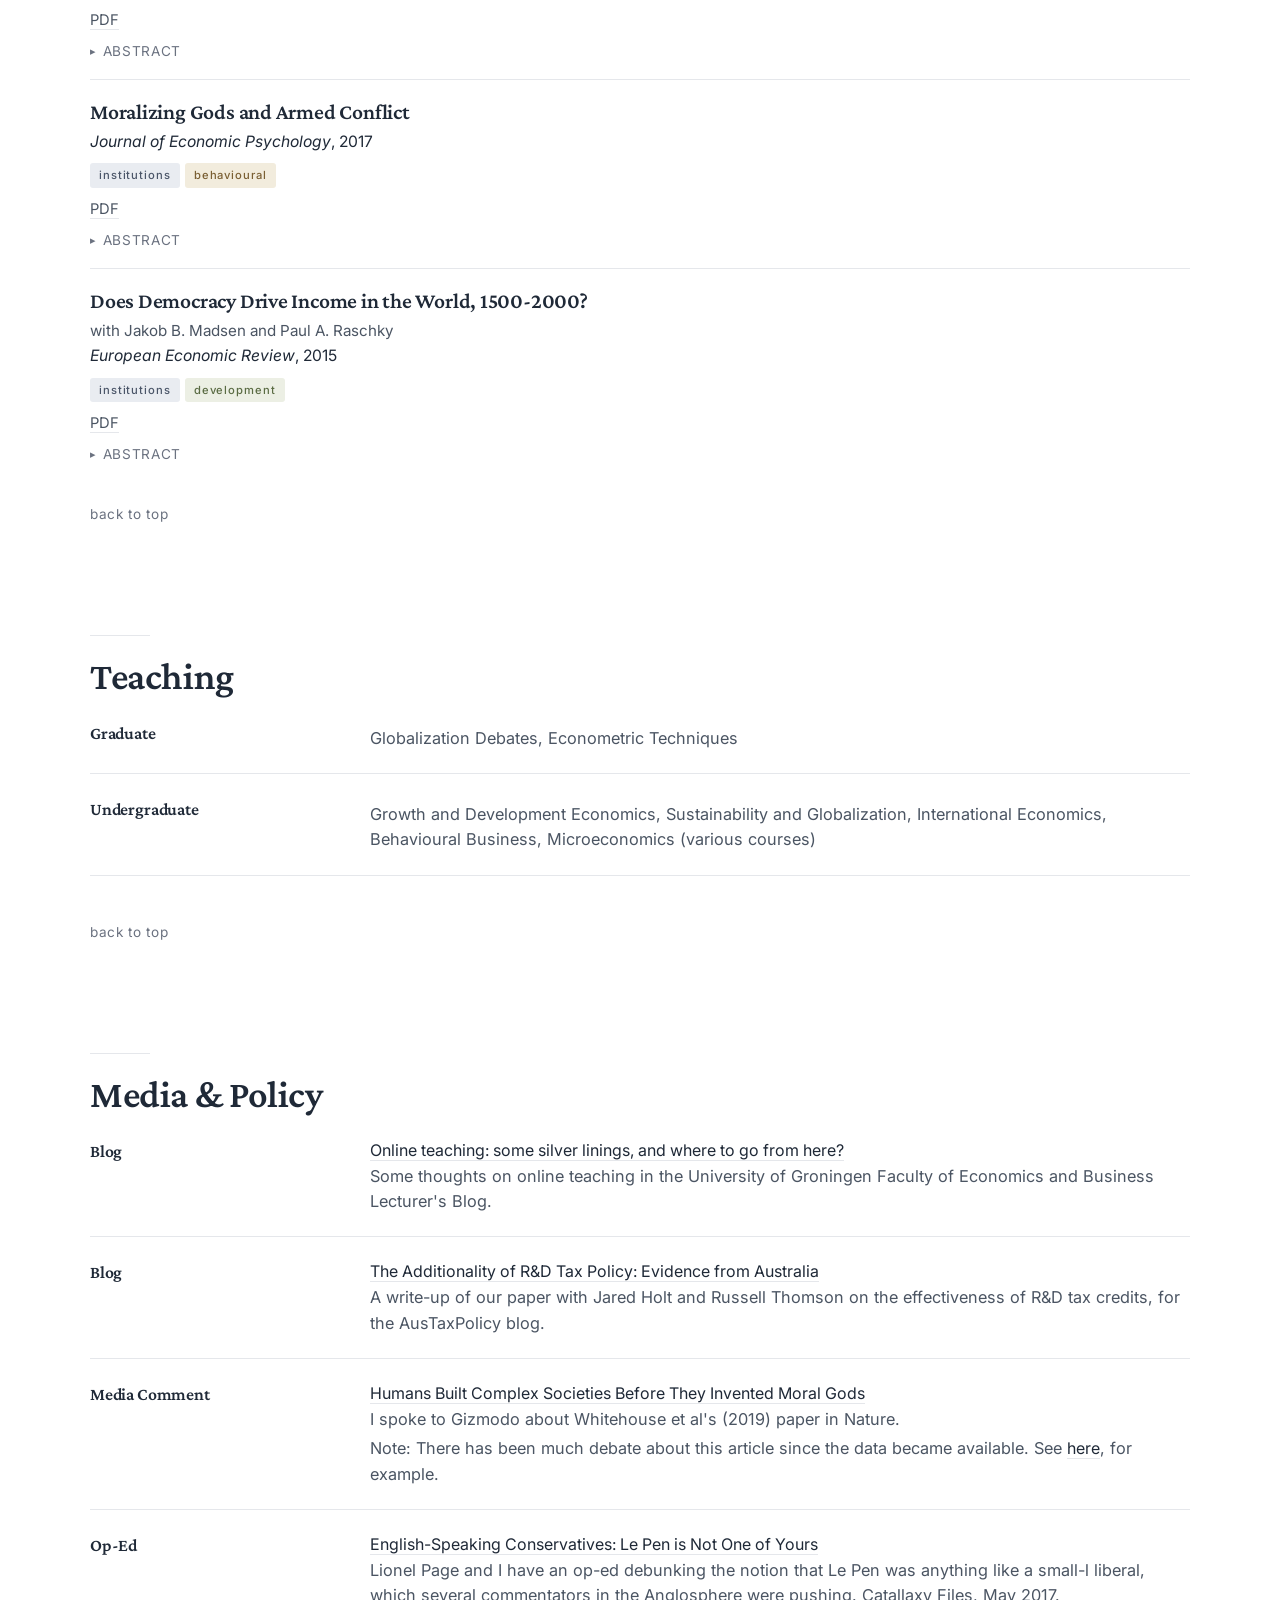
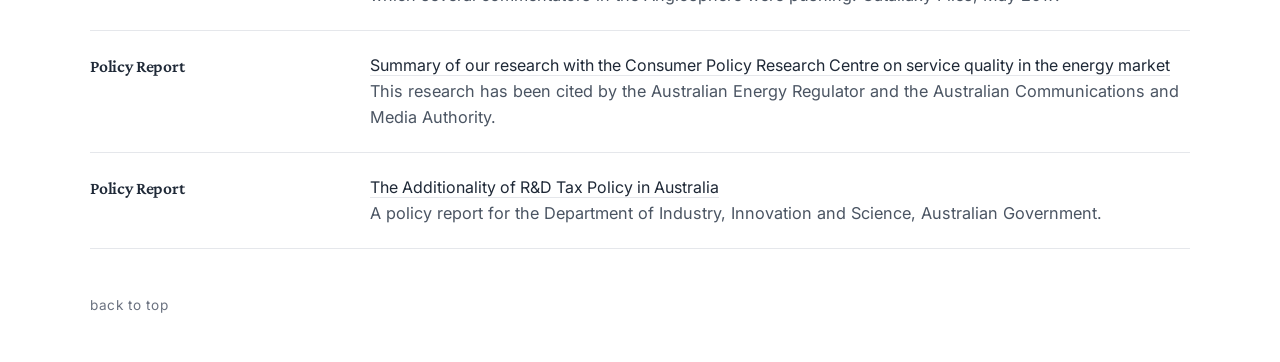
==== commit c16175ba: "update" ====
--- a/index.html
+++ b/index.html
@@ -1,34 +1,40 @@
 <!DOCTYPE html>
 <html lang="en">
+
 <head>
     <meta charset="UTF-8">
     <meta name="viewport" content="width=device-width, initial-scale=1.0">
     <title>Ahmed Skali</title>
 
-    <meta name="description" content="Ahmed Skali — Senior Assistant Professor of Global Economics & Management at the University of Groningen. Research in political economy, behavioural economics, beliefs and norms, identity and trust, and institutions and development.">
+    <meta name="description"
+        content="Ahmed Skali — Senior Assistant Professor of Global Economics & Management at the University of Groningen. Research in political economy, behavioural economics, beliefs and norms, identity and trust, and institutions and development.">
     <meta name="author" content="Ahmed Skali">
 
     <meta property="og:type" content="website">
     <meta property="og:title" content="Ahmed Skali">
-    <meta property="og:description" content="Senior Assistant Professor of Global Economics & Management at the University of Groningen. Research in political economy, behavioural and development economics.">
+    <meta property="og:description"
+        content="Senior Assistant Professor of Global Economics & Management at the University of Groningen. Research in political economy, behavioural and development economics.">
     <meta property="og:image" content="images/webimg.png">
 
     <meta name="twitter:card" content="summary">
     <meta name="twitter:title" content="Ahmed Skali">
-    <meta name="twitter:description" content="Senior Assistant Professor of Global Economics & Management at the University of Groningen.">
+    <meta name="twitter:description"
+        content="Senior Assistant Professor of Global Economics & Management at the University of Groningen.">
     <meta name="twitter:image" content="images/webimg.png">
 
     <link rel="icon" type="image/svg+xml" href="favicon.svg">
     <link rel="preconnect" href="https://fonts.googleapis.com">
     <link rel="preconnect" href="https://fonts.gstatic.com" crossorigin>
-    <link href="https://fonts.googleapis.com/css2?family=Crimson+Pro:wght@500;600;700&family=Inter:wght@400;500;600&display=swap" rel="stylesheet">
+    <link
+        href="https://fonts.googleapis.com/css2?family=Crimson+Pro:wght@500;600;700&family=Inter:wght@400;500;600&display=swap"
+        rel="stylesheet">
     <link rel="stylesheet" href="styles.css">
 
     <!-- Google tag (gtag.js) -->
     <script async src="https://www.googletagmanager.com/gtag/js?id=G-24LH2FRS2M"></script>
     <script>
         window.dataLayer = window.dataLayer || [];
-        function gtag(){dataLayer.push(arguments);}
+        function gtag() { dataLayer.push(arguments); }
         gtag('js', new Date());
         gtag('config', 'G-24LH2FRS2M');
     </script>
@@ -36,300 +42,502 @@
 
 <body>
 
-<div class="navbar">
-    <button class="hamburger" onclick="toggleMenu()" aria-label="Toggle menu">☰</button>
-    <a href="#home">Home</a>
-    <a href="#cv">CV</a>
-    <a href="#wps">Working Papers</a>
-    <a href="#publications">Publications</a>
-    <a href="#teaching">Teaching</a>
-    <a href="#media">Media &amp; Policy</a>
-</div>
-
-<section id="home">
-    <div class="container_a">
-        <div class="photo_a">
-            <img src="images/webimg.png" alt="Photo of Ahmed Skali">
-        </div>
-        <div class="about_a">
-            <h1>Ahmed Skali</h1>
-            <p>Welcome. I am a Senior Assistant Professor (<em>universitair docent</em> 1) in the Department of Global Economics &amp; Management at the University of Groningen.</p>
-            <p>I am also an Associate Editor &amp; Methods Advisor at <em>The Leadership Quarterly</em>, as well as a fellow of the Global Labor Organization (GLO) and an affiliate of the Households in Conflict Network (HiCN).</p>
-            <div class="contact-icon">
-                <a href="mailto:a.skali@rug.nl" aria-label="Email">
-                    <img src="images/email-icon-120.png" alt="Email">
-                </a>
-                <a href="https://www.linkedin.com/in/ahmed-skali-88ab94127/" target="_blank" rel="noopener" aria-label="LinkedIn">
-                    <img src="images/linkedinbutton.png" alt="LinkedIn">
-                </a>
-                <a href="https://twitter.com/ahmedskali" target="_blank" rel="noopener" aria-label="X / Twitter">
-                    <svg viewBox="0 0 24 24" xmlns="http://www.w3.org/2000/svg" aria-hidden="true">
-                        <path d="M18.244 2.25h3.308l-7.227 8.26 8.502 11.24H16.17l-5.214-6.817L4.99 21.75H1.68l7.73-8.835L1.254 2.25H8.08l4.713 6.231zm-1.161 17.52h1.833L7.084 4.126H5.117z"/>
-                    </svg>
-                </a>
-                <a href="https://scholar.google.com.au/citations?user=pTSRJKcAAAAJ&amp;hl=en" target="_blank" rel="noopener" aria-label="Google Scholar">
-                    <img src="images/gs.png" alt="Google Scholar">
-                </a>
-            </div>
-        </div>
+    <div class="navbar">
+        <button class="hamburger" onclick="toggleMenu()" aria-label="Toggle menu">☰</button>
+        <a href="#home">Home</a>
+        <a href="#cv">CV</a>
+        <a href="#wps">Working Papers</a>
+        <a href="#publications">Publications</a>
+        <a href="#teaching">Teaching</a>
+        <a href="#media">Media &amp; Policy</a>
     </div>
-</section>
-
-<section id="cv">
-    <hr class="section-divider">
-    <h1>CV</h1>
-    <p><a href="cv/CV_Skali.pdf">Download CV (PDF)</a></p>
-    <a href="#home" class="top-link">back to top</a>
-</section>
-
-<section id="wps">
-    <hr class="section-divider">
-    <h1>Working Papers</h1>
-
-    <div class="wp">
-        <h3>Protestantism and Effort Expenditure on the Battlefield: Soldier-Level Evidence from World War II</h3>
-        <p class="pub-meta">with Tony Beatton and Benno Torgler</p>
-        <p class="pub-meta"><em>Required reading for EC1450 Religion and Political Economy (Robert Barro and Rachel McCleary, Harvard)</em></p>
-        <p class="pub-tags"><span class="pub-tag pub-tag-inst">institutions</span><span class="pub-tag pub-tag-beh">behavioural</span></p>
-        <p class="pub-links"><a href="papers/ProtestantSoldiersAug2024.pdf" target="_blank" rel="noopener">PDF</a></p>
-        <details class="abstract" name="paper-abstract"><summary>Abstract</summary><div class="abstract-body">Can religious beliefs explain effort provision in salient settings? We track 15,421 soldiers in Nazi Germany's armies from the start of World War II in September 1939 to the surrender of Germany in May 1945. We proxy effort with military decorations, promotions, injuries, and fatalities. Our cross-sectional and soldier-by-month panel (N = 659,189) results indicate that Protestants out-perform Catholics, and Calvinists out-perform Lutherans. We also find that Calvinists, whose belief system favours early resolution of uncertainty about salvation, exert more effort early on in the war. Differences in commitment to the Nazi ideology and discrimination against Catholic soldiers do not appear to drive our results. Our results suggest an important role for the horizontal transmission of work ethic-enhancing norms of behaviour: Catholics from historically Protestant districts exert more effort than Catholics from Catholic districts.</div></details>
-    </div>
-
-    <div class="wp">
-        <h3>Transportation Infrastructure and Child Mortality: Sub-National Evidence for 22 Developing Countries</h3>
-        <p class="pub-meta">with Robin Boot</p>
-        <p class="pub-venue">R&amp;R <em>Health Economics</em></p>
-        <p class="pub-tags"><span class="pub-tag pub-tag-dev">development</span></p>
-        <p class="pub-links"><a href="papers/TransportationCM.pdf" target="_blank" rel="noopener">PDF</a></p>
-        <details class="abstract" name="paper-abstract"><summary>Abstract</summary><div class="abstract-body">What prevents people from utilizing health services? This paper hypothesizes that transportation infrastructure, as measured by travel time to cities, improves population health. Combining data for travel times with information on child mortality for 290 sub-national regions in Sub-Saharan Africa and Asia for the years 2000 and 2015, we show that a 1 standard deviation reduction in travel times, within sub-national regions, is associated with 9.3 fewer child deaths per 1,000 live births. Using estimates from the literature on the statistical value of life in developing countries, a 1 standard deviation reduction in travel times generates gains equivalent to 1.8% of GDP. Our results are not driven by selection on unobservables or changes in economic development and population density. Instrumental variables support a causal interpretation of the results. The life-saving effects of transportation are larger where poverty is most dire and where political institutions are better-functioning.</div></details>
-    </div>
-
-    <div class="wp">
-        <h3>The Cost of Nativism: Evidence from the Netherlands</h3>
-        <p class="pub-meta">with Harry Garretsen</p>
-        <p class="pub-venue">R&amp;R <em>Journal of Economic Behavior &amp; Organization</em></p>
-        <p class="pub-tags"><span class="pub-tag pub-tag-inst">institutions</span><span class="pub-tag pub-tag-beh">behavioural</span></p>
-        <p class="pub-links"><a href="https://papers.ssrn.com/sol3/papers.cfm?abstract_id=4910950" target="_blank" rel="noopener">PDF</a></p>
-        <details class="abstract" name="paper-abstract"><summary>Abstract</summary><div class="abstract-body">We study language preferences and how they relate to nativism, using the Netherlands, a typical high-income education-exporting country, as a case study. Against the oft-heard claim that education in the national language is preferable, our pre-registered discrete choice experiment shows that natives have a precisely estimated zero willingness to pay for Dutch-language education, relative to English, with more universalist respondents willing to pay more for English. We quantify the effect of a language switch on the size of Dutch universities: switching from English to Dutch triggers an 8.6% contraction of the university sector. In turn, this contraction generates losses in scientific output equivalent to 1.1 - 1.6% of GDP, with only trivial gains in other domains. Our results highlight the massive costs of nativism.</div></details>
-    </div>
-
-<a href="#home" class="top-link">back to top</a>
-</section>
-
-<section id="publications">
-    <hr class="section-divider">
-    <h1>Publications</h1>
-
-    <p class="pub-meta" style="margin-bottom: 32px;">For a complete list, see my <a href="https://scholar.google.com.au/citations?user=pTSRJKcAAAAJ&amp;hl=en" target="_blank" rel="noopener">Google Scholar</a>.</p>
-
-    <div id="content">
-
-        <div class="publication">
-            <h3>Wealth Inequality and Economic Growth: Evidence from the World Inequality Database</h3>
-            <p class="pub-meta">with Rachel Steenbrink</p>
-            <p class="pub-venue"><em>World Development</em>, 2026</p>
-            <p class="pub-tags"><span class="pub-tag pub-tag-dev">development</span><span class="pub-tag pub-tag-inst">institutions</span></p>
-            <p class="pub-links"><a href="https://www.sciencedirect.com/science/article/pii/S0305750X25003365" target="_blank" rel="noopener">HTML</a></p>
-            <details class="abstract" name="paper-abstract"><summary>Abstract</summary><div class="abstract-body">Although it is often argued that wealth inequality matters more for economic growth than income inequality, this relationship has rarely been studied empirically, with a few exceptions covering a very restricted country sample or short timeframe. Leveraging hitherto unexploited wealth inequality data from the World Inequality Database, covering a panel of 165 countries between 1995 and 2019, we document a negative and statistically significant relationship between wealth inequality and economic growth. A one standard deviation increase in the wealth Gini coefficient within countries is associated with a 0.34 percentage points decline in growth rates. Instrumental variables support a causal interpretation of the results. The results survive a large battery of robustness checks, and we find no evidence to suggest a heterogeneous relationship.</div></details>
-        </div>
-
-<div class="publication">
-            <h3>Violent Conflict and Parochial Trust: Lab-in-the-Field and Survey Evidence</h3>
-            <p class="pub-meta">with Katharina Werner</p>
-            <p class="pub-venue"><em>Journal of Development Economics</em>, 2025</p>
-            <p class="pub-tags"><span class="pub-tag pub-tag-dev">development</span><span class="pub-tag pub-tag-beh">behavioural</span></p>
-            <p class="pub-links"><a href="https://www.sciencedirect.com/science/article/pii/S0304387825001014" target="_blank" rel="noopener">HTML</a></p>
-            <details class="abstract" name="paper-abstract"><summary>Abstract</summary><div class="abstract-body">How does conflict exposure affect trust? We hypothesize that direct (first-hand) experience with conflict induces parochialism: trust towards out-groups worsens, but trust towards in-groups, owing to positive experiences of kin solidarity, may improve. Indirect exposure to conflict through third-party accounts, on the other hand, reduces trust toward everyone, arguably owing to negativity bias. We find consistent support for our hypotheses in a lab-in-the-field experiment in Maluku, Indonesia, which witnessed a salient Christian-Muslim conflict during 1999–2002, as well as in three cross-country datasets exploiting temporal and spatial variation in exposure to violence. Our results help resolve a seeming contradiction in the literature and inform policies on resolving conflicts.</div></details>
-        </div>
-
-        <div class="publication">
-            <h3>Not All About the Money: Service Quality Information Improves Consumer Decision-Making</h3>
-            <p class="pub-meta">with Janneke Blijlevens, Swee-Hoon Chuah, Ananta Neelim, and Johanna Prasch</p>
-            <p class="pub-venue"><em>Journal of Economic Behavior &amp; Organization</em>, 2024</p>
-            <p class="pub-tags"><span class="pub-tag pub-tag-beh">behavioural</span></p>
-            <p class="pub-links"><a href="papers/ServiceQuality.pdf" target="_blank" rel="noopener">PDF</a></p>
-            <details class="abstract" name="paper-abstract"><summary>Abstract</summary><div class="abstract-body">Information asymmetries are pervasive in many industries and can result in large losses in consumer welfare. Does providing product quality information result in improved consumer decision-making? We study this question in a market where quality is notoriously hard to determine ex ante: the residential energy market. Using a discrete choice experiment (N = 1,002), we document a substantial willingness-to-pay (37–45 % of the median bill) for four service quality attributes (transparency, agency, authenticity, and convenience). In an incentivized search task (N = 432), we show that how quality information is presented matters: consumers who view information in the form of ratings and stamps of approval are (i) 4 % more likely to opt in to the search task, and (ii) 20 % more likely to correctly identify given levels of quality, relative to consumers who are provided with bar graphs, pie charts, and text. Finally, using a decision experiment (N = 510) with real company names familiar to our participants, we find that the provision of quality information increases choices of the best-rated company more than 20-fold, relative to the control scenario where quality information is absent, in which consumers select companies predominantly on price and brand awareness. Our findings are applicable to other markets in which information asymmetries are present, where policymakers should consider interventions that promote transparency and quality information provision.</div></details>
-        </div>
-
-        <div class="publication">
-            <h3>National Identity Predicts Public Health Support During a Global Pandemic</h3>
-            <p class="pub-meta">with Jay J. Van Bavel et al.</p>
-            <p class="pub-venue"><em>Nature Communications</em>, 2022</p>
-            <p class="pub-tags"><span class="pub-tag pub-tag-beh">behavioural</span></p>
-            <p class="pub-links"><a href="https://www.nature.com/articles/s41467-021-27668-9" target="_blank" rel="noopener">HTML</a></p>
-            <details class="abstract" name="paper-abstract"><summary>Abstract</summary><div class="abstract-body">Changing collective behaviour and supporting non-pharmaceutical interventions is an important component in mitigating virus transmission during a pandemic. In a large international collaboration (Study 1, N = 49,968 across 67 countries), we investigated self-reported factors associated with public health behaviours (e.g., spatial distancing and stricter hygiene) and endorsed public policy interventions (e.g., closing bars and restaurants) during the early stage of the COVID-19 pandemic (April-May 2020). Respondents who reported identifying more strongly with their nation consistently reported greater engagement in public health behaviours and support for public health policies. Results were similar for representative and non-representative national samples. Study 2 (N = 42 countries) conceptually replicated the central finding using aggregate indices of national identity (obtained using the World Values Survey) and a measure of actual behaviour change during the pandemic (obtained from Google mobility reports). Higher levels of national identification prior to the pandemic predicted lower mobility during the early stage of the pandemic (r = −0.40). We discuss the potential implications of links between national identity, leadership, and public health for managing COVID-19 and future pandemics.</div></details>
-        </div>
-
-        <div class="publication">
-            <h3>Trust in Government in Times of Crisis: A Quasi-Experiment During the Two World Wars</h3>
-            <p class="pub-meta">with David Stadelmann and Benno Torgler</p>
-            <p class="pub-venue"><em>Journal of Comparative Economics</em>, 2021</p>
-            <p class="pub-tags"><span class="pub-tag pub-tag-inst">institutions</span><span class="pub-tag pub-tag-beh">behavioural</span></p>
-            <p class="pub-links">
-                <a href="https://pure.rug.nl/ws/files/178822931/1_s2.0_S0147596720300664_main.pdf" target="_blank" rel="noopener">PDF</a>
-                <a href="https://www.nationalaffairs.com/blog/detail/findings-a-daily-roundup/getting-a-superpower" target="_blank" rel="noopener">Media</a>
+
+    <section id="home">
+        <div class="container_a">
+            <div class="photo_a">
+                <img src="images/webimg.png" alt="Photo of Ahmed Skali">
+            </div>
+            <div class="about_a">
+                <h1>Ahmed Skali</h1>
+                <p>Welcome. I am a Senior Assistant Professor (<em>universitair docent</em> 1) in the Department of
+                    Global Economics &amp; Management at the University of Groningen.</p>
+                <p>I am also an Associate Editor &amp; Methods Advisor at <em>The Leadership Quarterly</em>, as well as
+                    a fellow of the Global Labor Organization (GLO) and an affiliate of the Households in Conflict
+                    Network (HiCN).</p>
+                <div class="contact-icon">
+                    <a href="mailto:a.skali@rug.nl" aria-label="Email">
+                        <img src="images/email-icon-120.png" alt="Email">
+                    </a>
+                    <a href="https://www.linkedin.com/in/ahmed-skali-88ab94127/" target="_blank" rel="noopener"
+                        aria-label="LinkedIn">
+                        <img src="images/linkedinbutton.png" alt="LinkedIn">
+                    </a>
+                    <a href="https://twitter.com/ahmedskali" target="_blank" rel="noopener" aria-label="X / Twitter">
+                        <svg viewBox="0 0 24 24" xmlns="http://www.w3.org/2000/svg" aria-hidden="true">
+                            <path
+                                d="M18.244 2.25h3.308l-7.227 8.26 8.502 11.24H16.17l-5.214-6.817L4.99 21.75H1.68l7.73-8.835L1.254 2.25H8.08l4.713 6.231zm-1.161 17.52h1.833L7.084 4.126H5.117z" />
+                        </svg>
+                    </a>
+                    <a href="https://scholar.google.com.au/citations?user=pTSRJKcAAAAJ&amp;hl=en" target="_blank"
+                        rel="noopener" aria-label="Google Scholar">
+                        <img src="images/gs.png" alt="Google Scholar">
+                    </a>
+                </div>
+            </div>
+        </div>
+    </section>
+
+    <section id="cv">
+        <hr class="section-divider">
+        <h1>CV</h1>
+        <p><a href="cv/CV_Skali.pdf">Download CV (PDF)</a></p>
+        <a href="#home" class="top-link">back to top</a>
+    </section>
+
+    <section id="wps">
+        <hr class="section-divider">
+        <h1>Working Papers</h1>
+
+        <div class="wp">
+            <h3>Protestantism and Effort Expenditure on the Battlefield: Soldier-Level Evidence from World War II</h3>
+            <p class="pub-meta">with Tony Beatton and Benno Torgler</p>
+            <p class="pub-meta"><em>Required reading for EC1450 Religion and Political Economy (Robert Barro and Rachel
+                    McCleary, Harvard)</em></p>
+            <p class="pub-tags"><span class="pub-tag pub-tag-inst">institutions</span><span
+                    class="pub-tag pub-tag-beh">behavioural</span></p>
+            <p class="pub-links"><a href="papers/ProtestantSoldiersJune26.pdf" target="_blank" rel="noopener">PDF</a>
             </p>
-            <details class="abstract" name="paper-abstract"><summary>Abstract</summary><div class="abstract-body">Do crises erode trust in government? To answer this question, we leverage the quasi-experimental setting of the sharply increased military threat to the neutral country of Switzerland during the two world wars as an exogenous shock. In doing so, we exploit a unique feature of Swiss politics: government issuance of pre-referenda voting recommendations. We use constituent adherence to government recommendations as a behavioral proxy for trust in government, measured in real time prior to, during, and after the crisis. Our empirical estimates provide strong evidence that constituents are significantly less likely to follow governmental voting recommendations during wartime.</div></details>
-        </div>
-
-        <div class="publication">
-            <h3>Child Labour and Psychosocial Well-Being: Findings from India</h3>
-            <p class="pub-meta">with Simon Feeny, Amalendu Jyotishi, Shyam Nath, Alberto Posso, and P. K. Viswanathan</p>
-            <p class="pub-venue"><em>Health Economics</em>, 2021</p>
+            <details class="abstract" name="paper-abstract">
+                <summary>Abstract</summary>
+                <div class="abstract-body">Can religious beliefs explain effort provision in salient settings? We track
+                    15,421 soldiers in Nazi Germany's armies from the start of World War II in September 1939 to the
+                    surrender of Germany in May 1945. We proxy effort with military decorations, promotions, injuries,
+                    and fatalities. Our cross-sectional and soldier-by-month panel (N = 659,189) results indicate that
+                    Protestants out-perform Catholics, and Calvinists out-perform Lutherans. We also find that
+                    Calvinists, whose belief system favours early resolution of uncertainty about salvation, exert more
+                    effort early on in the war. Differences in commitment to the Nazi ideology and discrimination
+                    against Catholic soldiers do not appear to drive our results. Our results suggest an important role
+                    for the horizontal transmission of work ethic-enhancing norms of behaviour: Catholics from
+                    historically Protestant districts exert more effort than Catholics from Catholic districts.</div>
+            </details>
+        </div>
+
+        <div class="wp">
+            <h3>Transportation Infrastructure and Child Mortality: Sub-National Evidence for 22 Developing Countries
+            </h3>
+            <p class="pub-meta">with Robin Boot</p>
+            <p class="pub-venue">R&amp;R <em>Health Economics</em></p>
             <p class="pub-tags"><span class="pub-tag pub-tag-dev">development</span></p>
-            <p class="pub-links">
-                <a href="https://pure.rug.nl/ws/portalfiles/portal/178820502/hec.4224.pdf" target="_blank" rel="noopener">PDF</a>
-                <a href="https://www.youtube.com/watch?v=ubRjfn7oIEc" target="_blank" rel="noopener">Video</a>
-            </p>
-            <details class="abstract" name="paper-abstract"><summary>Abstract</summary><div class="abstract-body">Mental health is a neglected health issue in developing countries. We test if mental health issues are particularly likely to occur among some of the most vulnerable children in developing countries: those that work. Despite falling in recent decades, child labor still engages 168 million children across the world. While the negative impacts of child labor on physical health are well documented, the effect of child labor on a child's psychosocial wellbeing has been neglected. We investigate this issue with a new dataset of 947 children aged 12–18 years from 750 households in 20 villages across five districts of Tamil Nadu, India. Our purpose-built survey allows for a holistic approach to the analysis of child wellbeing by accounting for levels of happiness, hope, emotional wellbeing, self-efficacy, fear and stress. We use a variety of econometric approaches, some of which utilize household-level fixed effects and account for differences between working and nonworking siblings. We document a robust, large and negative association between child labor and most measures of psychosocial wellbeing. The results are robust to a battery of exercises, including tests for selection on unobservables, randomization inference, instrumental variable techniques, and falsification exercises.</div></details>
-        </div>
-
-        <div class="publication">
-            <h3>How Often Do Dictators Have Positive Economic Effects? Global Evidence, 1858-2010</h3>
-            <p class="pub-meta">with Stephanie M. Rizio</p>
-            <p class="pub-venue"><em>The Leadership Quarterly</em>, 2020 &nbsp;·&nbsp; <em>Winner, 2020 Best Paper Award</em></p>
-            <p class="pub-tags"><span class="pub-tag pub-tag-inst">institutions</span></p>
-            <p class="pub-links"><a href="https://drive.google.com/file/d/1gSZX3oPnJ9YWZwG0Px_6KRd62K9ZNPrj/view" target="_blank" rel="noopener">PDF</a></p>
-            <details class="abstract" name="paper-abstract"><summary>Abstract</summary><div class="abstract-body">Supposedly well-intentioned dictators are often cited as drivers of economic growth. We examine this claim in a panel of 133 countries from 1858 to 2010. Using annual data on economic growth, political regimes, and political leaders, we document a robust asymmetric pattern: growth-positive autocrats (autocrats whose countries experience larger-than-average growth) are found only as frequently as would be predicted by chance. In contrast, growth-negative autocrats are found significantly more frequently. Implementing regression discontinuity designs (RDD), we also examine local trends in the neighbourhood of the entry into power of growth-positive autocrats. We find that growth under supposedly growth-positive autocrats does not significantly differ from previous realizations of growth, suggesting that even the infrequent growth-positive autocrats largely "ride the wave" of previous success. On the other hand, our estimates reject the null hypothesis that growth-negative rulers have no effects. Taken together, our results cast serious doubt on the benevolent autocrat hypothesis.</div></details>
-        </div>
-
-        <div class="publication">
-            <h3>Moralizing Gods and Armed Conflict</h3>
-            <p class="pub-venue"><em>Journal of Economic Psychology</em>, 2017</p>
-            <p class="pub-tags"><span class="pub-tag pub-tag-inst">institutions</span><span class="pub-tag pub-tag-beh">behavioural</span></p>
-            <p class="pub-links"><a href="papers/MoralizingGods.pdf" target="_blank" rel="noopener">PDF</a></p>
-            <details class="abstract" name="paper-abstract"><summary>Abstract</summary><div class="abstract-body">This study documents a robust empirical pattern between moralizing gods, which prescribe fixed laws of morality, and conflict prevalence and fatalities, using spatially referenced data for Africa on contemporary conflicts and ancestral belief systems of individual ethnic groups prior to European contact. Moralizing gods are found to significantly increase conflict prevalence and casualties at the local level. The identification strategy draws on the evolutionary psychology roots of moralizing gods as a solution to the collective action problem in pre-modern societies. A one standard deviation increase in the likelihood of emergence of a moralizing god increases casualties by 18 to 36% and conflict prevalence by 4 to 8% approximately.</div></details>
-        </div>
-
-        <div class="publication">
-            <h3>Does Democracy Drive Income in the World, 1500-2000?</h3>
-            <p class="pub-meta">with Jakob B. Madsen and Paul A. Raschky</p>
-            <p class="pub-venue"><em>European Economic Review</em>, 2015</p>
-            <p class="pub-tags"><span class="pub-tag pub-tag-inst">institutions</span><span class="pub-tag pub-tag-dev">development</span></p>
-            <p class="pub-links"><a href="https://drive.google.com/file/d/0BwqbQjw0aU48aEhuTnduRGt2aVU/view?resourcekey=0-K2VVwJCJns20h8q90SLJZw" target="_blank" rel="noopener">PDF</a></p>
-            <details class="abstract" name="paper-abstract"><summary>Abstract</summary><div class="abstract-body">Using data for political regimes, income and human capital for a sample of 141 countries over the periods 1820–2000 and 1500–2000, this research examines the income and growth effects of democracy when human capital, among other key variables, is controlled for. Linguistic distance-weighted foreign democracy is used as an instrument for domestic democracy. Democracy is found to be a significant determinant of income and growth and the result is robust to various estimation methods and covariates. We find that a one-standard deviation increase in democracy is associated with a 44–98% increase in per capita income.</div></details>
-        </div>
-
-    </div>
-    <a href="#home" class="top-link">back to top</a>
-</section>
-
-<section id="teaching">
-    <hr class="section-divider">
-    <h1>Teaching</h1>
-
-    <div class="row">
-        <div class="column-header"><h3>Graduate</h3></div>
-        <div class="column-content">
-            <p>Globalization Debates, Econometric Techniques</p>
-        </div>
-    </div>
-
-    <div class="row">
-        <div class="column-header"><h3>Undergraduate</h3></div>
-        <div class="column-content">
-            <p>Growth and Development Economics, Sustainability and Globalization, International Economics, Behavioural Business, Microeconomics (various courses)</p>
-        </div>
-    </div>
-
-    <a href="#home" class="top-link">back to top</a>
-</section>
-
-<section id="media">
-    <hr class="section-divider">
-    <h1>Media &amp; Policy</h1>
-
-    <div class="row">
-        <div class="column-header"><h3>Blog</h3></div>
-        <div class="column-content">
-            <a href="https://www.rug.nl/feb/organization/teaching-philosophy/lecturers-blog/lecturer-s-blog-6-online-teaching-some-silver-linings-and-where-to-from-here-by-ahmed-skal" target="_blank" rel="noopener">Online teaching: some silver linings, and where to go from here?</a>
-            <p>Some thoughts on online teaching in the University of Groningen Faculty of Economics and Business Lecturer's Blog.</p>
-        </div>
-    </div>
-
-    <div class="row">
-        <div class="column-header"><h3>Blog</h3></div>
-        <div class="column-content">
-            <a href="https://www.austaxpolicy.com/the-additionality-of-rd-tax-policy-evidence-from-australia/" target="_blank" rel="noopener">The Additionality of R&amp;D Tax Policy: Evidence from Australia</a>
-            <p>A write-up of our paper with Jared Holt and Russell Thomson on the effectiveness of R&amp;D tax credits, for the AusTaxPolicy blog.</p>
-        </div>
-    </div>
-
-    <div class="row">
-        <div class="column-header"><h3>Podcast</h3></div>
-        <div class="column-content">
-            <a href="https://podcasts.apple.com/lu/podcast/scooby-doo-economics-dictatorships-its-that-sort-show/id332231975?i=1000450423193/" target="_blank" rel="noopener">The Pod Delusion</a>
-            <p>I had the pleasure of chatting with James O'Malley about our paper with Stephanie Rizio on dictators and the economy.</p>
-        </div>
-    </div>
-
-    <div class="row">
-        <div class="column-header"><h3>Radio Interview</h3></div>
-        <div class="column-content">
-            <a href="https://www.abc.net.au/listen/programs/radionational-drive/strongman-dictators-not-the-best-for-economy/11339196" target="_blank" rel="noopener">ABC Radio National: 'Strongman' dictators not the best for economy.</a>
-            <p>A conversation with Patricia Karvelas about our paper with Stephanie Rizio on dictators and the economy.</p>
-        </div>
-    </div>
-
-    <div class="row">
-        <div class="column-header"><h3>Media Comment</h3></div>
-        <div class="column-content">
-            <a href="https://gizmodo.com/humans-built-complex-societies-before-they-invented-mor-1833436320" target="_blank" rel="noopener">Humans Built Complex Societies Before They Invented Moral Gods</a>
-            <p>I spoke to Gizmodo about Whitehouse et al's (2019) paper in Nature.</p>
-            <p>Note: There has been much debate about this article since the data became available. See <a href="https://peterturchin.com/they-call-it-coding-errors/" target="_blank" rel="noopener">here</a>, for example.</p>
-        </div>
-    </div>
-
-    <div class="row">
-        <div class="column-header"><h3>Op-Ed</h3></div>
-        <div class="column-content">
-            <a href="https://webarchive.nla.gov.au/tep/89046" target="_blank" rel="noopener">English-Speaking Conservatives: Le Pen is Not One of Yours</a>
-            <p>Lionel Page and I have an op-ed debunking the notion that Le Pen was anything like a small-l liberal, which several commentators in the Anglosphere were pushing. Catallaxy Files, May 2017.</p>
-        </div>
-    </div>
-
-    <div class="row">
-        <div class="column-header"><h3>Policy Report</h3></div>
-        <div class="column-content">
-            <a href="https://drive.google.com/file/d/1fsVsFE-fRku7sFnhNQUYQWMXdNmivgtE/view" target="_blank" rel="noopener">Summary of our research with the Consumer Policy Research Centre on service quality in the energy market</a>
-            <p>This research has been cited by the Australian Energy Regulator and the Australian Communications and Media Authority.</p>
-        </div>
-    </div>
-
-    <div class="row">
-        <div class="column-header"><h3>Policy Report</h3></div>
-        <div class="column-content">
-            <a href="https://drive.google.com/file/d/1-2diNhub95eVeuYCDA7gATtMDfl2k1P1/view" target="_blank" rel="noopener">The Additionality of R&amp;D Tax Policy in Australia</a>
-            <p>A policy report for the Department of Industry, Innovation and Science, Australian Government.</p>
-        </div>
-    </div>
-
-    <a href="#home" class="top-link">back to top</a>
-</section>
-
-<script>
-    function toggleMenu() {
-        document.querySelector('.navbar').classList.toggle('responsive');
-    }
-
-    document.addEventListener('DOMContentLoaded', function() {
-        document.querySelectorAll('.navbar a, .top-link').forEach(link => {
-            link.addEventListener('click', function(e) {
-                const href = this.getAttribute('href');
-                if (!href || !href.startsWith('#')) return;
-                e.preventDefault();
-                const target = document.querySelector(href);
-                if (target) {
-                    window.scrollTo({ top: target.offsetTop - 60, behavior: 'smooth' });
-                }
-                const navbar = document.querySelector('.navbar');
-                if (navbar.classList.contains('responsive')) {
-                    navbar.classList.remove('responsive');
-                }
+            <p class="pub-links"><a href="papers/TransportationCM.pdf" target="_blank" rel="noopener">PDF</a></p>
+            <details class="abstract" name="paper-abstract">
+                <summary>Abstract</summary>
+                <div class="abstract-body">What prevents people from utilizing health services? This paper hypothesizes
+                    that transportation infrastructure, as measured by travel time to cities, improves population
+                    health. Combining data for travel times with information on child mortality for 290 sub-national
+                    regions in Sub-Saharan Africa and Asia for the years 2000 and 2015, we show that a 1 standard
+                    deviation reduction in travel times, within sub-national regions, is associated with 9.3 fewer child
+                    deaths per 1,000 live births. Using estimates from the literature on the statistical value of life
+                    in developing countries, a 1 standard deviation reduction in travel times generates gains equivalent
+                    to 1.8% of GDP. Our results are not driven by selection on unobservables or changes in economic
+                    development and population density. Instrumental variables support a causal interpretation of the
+                    results. The life-saving effects of transportation are larger where poverty is most dire and where
+                    political institutions are better-functioning.</div>
+            </details>
+        </div>
+
+        <div class="wp">
+            <h3>The Cost of Nativism: Evidence from the Netherlands</h3>
+            <p class="pub-meta">with Harry Garretsen</p>
+            <p class="pub-venue">R&amp;R <em>Journal of Economic Behavior &amp; Organization</em></p>
+            <p class="pub-tags"><span class="pub-tag pub-tag-inst">institutions</span><span
+                    class="pub-tag pub-tag-beh">behavioural</span></p>
+            <p class="pub-links"><a href="https://papers.ssrn.com/sol3/papers.cfm?abstract_id=4910950" target="_blank"
+                    rel="noopener">PDF</a></p>
+            <details class="abstract" name="paper-abstract">
+                <summary>Abstract</summary>
+                <div class="abstract-body">We study language preferences and how they relate to nativism, using the
+                    Netherlands, a typical high-income education-exporting country, as a case study. Against the
+                    oft-heard claim that education in the national language is preferable, our pre-registered discrete
+                    choice experiment shows that natives have a precisely estimated zero willingness to pay for
+                    Dutch-language education, relative to English, with more universalist respondents willing to pay
+                    more for English. We quantify the effect of a language switch on the size of Dutch universities:
+                    switching from English to Dutch triggers an 8.6% contraction of the university sector. In turn, this
+                    contraction generates losses in scientific output equivalent to 1.1 - 1.6% of GDP, with only trivial
+                    gains in other domains. Our results highlight the massive costs of nativism.</div>
+            </details>
+        </div>
+
+        <a href="#home" class="top-link">back to top</a>
+    </section>
+
+    <section id="publications">
+        <hr class="section-divider">
+        <h1>Publications</h1>
+
+        <p class="pub-meta" style="margin-bottom: 32px;">For a complete list, see my <a
+                href="https://scholar.google.com.au/citations?user=pTSRJKcAAAAJ&amp;hl=en" target="_blank"
+                rel="noopener">Google Scholar</a>.</p>
+
+        <div id="content">
+
+            <div class="publication">
+                <h3>Wealth Inequality and Economic Growth: Evidence from the World Inequality Database</h3>
+                <p class="pub-meta">with Rachel Steenbrink</p>
+                <p class="pub-venue"><em>World Development</em>, 2026</p>
+                <p class="pub-tags"><span class="pub-tag pub-tag-dev">development</span><span
+                        class="pub-tag pub-tag-inst">institutions</span></p>
+                <p class="pub-links"><a href="https://www.sciencedirect.com/science/article/pii/S0305750X25003365"
+                        target="_blank" rel="noopener">HTML</a></p>
+                <details class="abstract" name="paper-abstract">
+                    <summary>Abstract</summary>
+                    <div class="abstract-body">Although it is often argued that wealth inequality matters more for
+                        economic growth than income inequality, this relationship has rarely been studied empirically,
+                        with a few exceptions covering a very restricted country sample or short timeframe. Leveraging
+                        hitherto unexploited wealth inequality data from the World Inequality Database, covering a panel
+                        of 165 countries between 1995 and 2019, we document a negative and statistically significant
+                        relationship between wealth inequality and economic growth. A one standard deviation increase in
+                        the wealth Gini coefficient within countries is associated with a 0.34 percentage points decline
+                        in growth rates. Instrumental variables support a causal interpretation of the results. The
+                        results survive a large battery of robustness checks, and we find no evidence to suggest a
+                        heterogeneous relationship.</div>
+                </details>
+            </div>
+
+            <div class="publication">
+                <h3>Violent Conflict and Parochial Trust: Lab-in-the-Field and Survey Evidence</h3>
+                <p class="pub-meta">with Katharina Werner</p>
+                <p class="pub-venue"><em>Journal of Development Economics</em>, 2025</p>
+                <p class="pub-tags"><span class="pub-tag pub-tag-dev">development</span><span
+                        class="pub-tag pub-tag-beh">behavioural</span></p>
+                <p class="pub-links"><a href="https://www.sciencedirect.com/science/article/pii/S0304387825001014"
+                        target="_blank" rel="noopener">HTML</a></p>
+                <details class="abstract" name="paper-abstract">
+                    <summary>Abstract</summary>
+                    <div class="abstract-body">How does conflict exposure affect trust? We hypothesize that direct
+                        (first-hand) experience with conflict induces parochialism: trust towards out-groups worsens,
+                        but trust towards in-groups, owing to positive experiences of kin solidarity, may improve.
+                        Indirect exposure to conflict through third-party accounts, on the other hand, reduces trust
+                        toward everyone, arguably owing to negativity bias. We find consistent support for our
+                        hypotheses in a lab-in-the-field experiment in Maluku, Indonesia, which witnessed a salient
+                        Christian-Muslim conflict during 1999–2002, as well as in three cross-country datasets
+                        exploiting temporal and spatial variation in exposure to violence. Our results help resolve a
+                        seeming contradiction in the literature and inform policies on resolving conflicts.</div>
+                </details>
+            </div>
+
+            <div class="publication">
+                <h3>Not All About the Money: Service Quality Information Improves Consumer Decision-Making</h3>
+                <p class="pub-meta">with Janneke Blijlevens, Swee-Hoon Chuah, Ananta Neelim, and Johanna Prasch</p>
+                <p class="pub-venue"><em>Journal of Economic Behavior &amp; Organization</em>, 2024</p>
+                <p class="pub-tags"><span class="pub-tag pub-tag-beh">behavioural</span></p>
+                <p class="pub-links"><a href="papers/ServiceQuality.pdf" target="_blank" rel="noopener">PDF</a></p>
+                <details class="abstract" name="paper-abstract">
+                    <summary>Abstract</summary>
+                    <div class="abstract-body">Information asymmetries are pervasive in many industries and can result
+                        in large losses in consumer welfare. Does providing product quality information result in
+                        improved consumer decision-making? We study this question in a market where quality is
+                        notoriously hard to determine ex ante: the residential energy market. Using a discrete choice
+                        experiment (N = 1,002), we document a substantial willingness-to-pay (37–45 % of the median
+                        bill) for four service quality attributes (transparency, agency, authenticity, and convenience).
+                        In an incentivized search task (N = 432), we show that how quality information is presented
+                        matters: consumers who view information in the form of ratings and stamps of approval are (i) 4
+                        % more likely to opt in to the search task, and (ii) 20 % more likely to correctly identify
+                        given levels of quality, relative to consumers who are provided with bar graphs, pie charts, and
+                        text. Finally, using a decision experiment (N = 510) with real company names familiar to our
+                        participants, we find that the provision of quality information increases choices of the
+                        best-rated company more than 20-fold, relative to the control scenario where quality information
+                        is absent, in which consumers select companies predominantly on price and brand awareness. Our
+                        findings are applicable to other markets in which information asymmetries are present, where
+                        policymakers should consider interventions that promote transparency and quality information
+                        provision.</div>
+                </details>
+            </div>
+
+            <div class="publication">
+                <h3>National Identity Predicts Public Health Support During a Global Pandemic</h3>
+                <p class="pub-meta">with Jay J. Van Bavel et al.</p>
+                <p class="pub-venue"><em>Nature Communications</em>, 2022</p>
+                <p class="pub-tags"><span class="pub-tag pub-tag-beh">behavioural</span></p>
+                <p class="pub-links"><a href="https://www.nature.com/articles/s41467-021-27668-9" target="_blank"
+                        rel="noopener">HTML</a></p>
+                <details class="abstract" name="paper-abstract">
+                    <summary>Abstract</summary>
+                    <div class="abstract-body">Changing collective behaviour and supporting non-pharmaceutical
+                        interventions is an important component in mitigating virus transmission during a pandemic. In a
+                        large international collaboration (Study 1, N = 49,968 across 67 countries), we investigated
+                        self-reported factors associated with public health behaviours (e.g., spatial distancing and
+                        stricter hygiene) and endorsed public policy interventions (e.g., closing bars and restaurants)
+                        during the early stage of the COVID-19 pandemic (April-May 2020). Respondents who reported
+                        identifying more strongly with their nation consistently reported greater engagement in public
+                        health behaviours and support for public health policies. Results were similar for
+                        representative and non-representative national samples. Study 2 (N = 42 countries) conceptually
+                        replicated the central finding using aggregate indices of national identity (obtained using the
+                        World Values Survey) and a measure of actual behaviour change during the pandemic (obtained from
+                        Google mobility reports). Higher levels of national identification prior to the pandemic
+                        predicted lower mobility during the early stage of the pandemic (r = −0.40). We discuss the
+                        potential implications of links between national identity, leadership, and public health for
+                        managing COVID-19 and future pandemics.</div>
+                </details>
+            </div>
+
+            <div class="publication">
+                <h3>Trust in Government in Times of Crisis: A Quasi-Experiment During the Two World Wars</h3>
+                <p class="pub-meta">with David Stadelmann and Benno Torgler</p>
+                <p class="pub-venue"><em>Journal of Comparative Economics</em>, 2021</p>
+                <p class="pub-tags"><span class="pub-tag pub-tag-inst">institutions</span><span
+                        class="pub-tag pub-tag-beh">behavioural</span></p>
+                <p class="pub-links">
+                    <a href="https://pure.rug.nl/ws/files/178822931/1_s2.0_S0147596720300664_main.pdf" target="_blank"
+                        rel="noopener">PDF</a>
+                    <a href="https://www.nationalaffairs.com/blog/detail/findings-a-daily-roundup/getting-a-superpower"
+                        target="_blank" rel="noopener">Media</a>
+                </p>
+                <details class="abstract" name="paper-abstract">
+                    <summary>Abstract</summary>
+                    <div class="abstract-body">Do crises erode trust in government? To answer this question, we leverage
+                        the quasi-experimental setting of the sharply increased military threat to the neutral country
+                        of Switzerland during the two world wars as an exogenous shock. In doing so, we exploit a unique
+                        feature of Swiss politics: government issuance of pre-referenda voting recommendations. We use
+                        constituent adherence to government recommendations as a behavioral proxy for trust in
+                        government, measured in real time prior to, during, and after the crisis. Our empirical
+                        estimates provide strong evidence that constituents are significantly less likely to follow
+                        governmental voting recommendations during wartime.</div>
+                </details>
+            </div>
+
+            <div class="publication">
+                <h3>Child Labour and Psychosocial Well-Being: Findings from India</h3>
+                <p class="pub-meta">with Simon Feeny, Amalendu Jyotishi, Shyam Nath, Alberto Posso, and P. K.
+                    Viswanathan</p>
+                <p class="pub-venue"><em>Health Economics</em>, 2021</p>
+                <p class="pub-tags"><span class="pub-tag pub-tag-dev">development</span></p>
+                <p class="pub-links">
+                    <a href="https://pure.rug.nl/ws/portalfiles/portal/178820502/hec.4224.pdf" target="_blank"
+                        rel="noopener">PDF</a>
+                    <a href="https://www.youtube.com/watch?v=ubRjfn7oIEc" target="_blank" rel="noopener">Video</a>
+                </p>
+                <details class="abstract" name="paper-abstract">
+                    <summary>Abstract</summary>
+                    <div class="abstract-body">Mental health is a neglected health issue in developing countries. We
+                        test if mental health issues are particularly likely to occur among some of the most vulnerable
+                        children in developing countries: those that work. Despite falling in recent decades, child
+                        labor still engages 168 million children across the world. While the negative impacts of child
+                        labor on physical health are well documented, the effect of child labor on a child's
+                        psychosocial wellbeing has been neglected. We investigate this issue with a new dataset of 947
+                        children aged 12–18 years from 750 households in 20 villages across five districts of Tamil
+                        Nadu, India. Our purpose-built survey allows for a holistic approach to the analysis of child
+                        wellbeing by accounting for levels of happiness, hope, emotional wellbeing, self-efficacy, fear
+                        and stress. We use a variety of econometric approaches, some of which utilize household-level
+                        fixed effects and account for differences between working and nonworking siblings. We document a
+                        robust, large and negative association between child labor and most measures of psychosocial
+                        wellbeing. The results are robust to a battery of exercises, including tests for selection on
+                        unobservables, randomization inference, instrumental variable techniques, and falsification
+                        exercises.</div>
+                </details>
+            </div>
+
+            <div class="publication">
+                <h3>How Often Do Dictators Have Positive Economic Effects? Global Evidence, 1858-2010</h3>
+                <p class="pub-meta">with Stephanie M. Rizio</p>
+                <p class="pub-venue"><em>The Leadership Quarterly</em>, 2020 &nbsp;·&nbsp; <em>Winner, 2020 Best Paper
+                        Award</em></p>
+                <p class="pub-tags"><span class="pub-tag pub-tag-inst">institutions</span></p>
+                <p class="pub-links"><a href="https://drive.google.com/file/d/1gSZX3oPnJ9YWZwG0Px_6KRd62K9ZNPrj/view"
+                        target="_blank" rel="noopener">PDF</a></p>
+                <details class="abstract" name="paper-abstract">
+                    <summary>Abstract</summary>
+                    <div class="abstract-body">Supposedly well-intentioned dictators are often cited as drivers of
+                        economic growth. We examine this claim in a panel of 133 countries from 1858 to 2010. Using
+                        annual data on economic growth, political regimes, and political leaders, we document a robust
+                        asymmetric pattern: growth-positive autocrats (autocrats whose countries experience
+                        larger-than-average growth) are found only as frequently as would be predicted by chance. In
+                        contrast, growth-negative autocrats are found significantly more frequently. Implementing
+                        regression discontinuity designs (RDD), we also examine local trends in the neighbourhood of the
+                        entry into power of growth-positive autocrats. We find that growth under supposedly
+                        growth-positive autocrats does not significantly differ from previous realizations of growth,
+                        suggesting that even the infrequent growth-positive autocrats largely "ride the wave" of
+                        previous success. On the other hand, our estimates reject the null hypothesis that
+                        growth-negative rulers have no effects. Taken together, our results cast serious doubt on the
+                        benevolent autocrat hypothesis.</div>
+                </details>
+            </div>
+
+            <div class="publication">
+                <h3>Moralizing Gods and Armed Conflict</h3>
+                <p class="pub-venue"><em>Journal of Economic Psychology</em>, 2017</p>
+                <p class="pub-tags"><span class="pub-tag pub-tag-inst">institutions</span><span
+                        class="pub-tag pub-tag-beh">behavioural</span></p>
+                <p class="pub-links"><a href="papers/MoralizingGods.pdf" target="_blank" rel="noopener">PDF</a></p>
+                <details class="abstract" name="paper-abstract">
+                    <summary>Abstract</summary>
+                    <div class="abstract-body">This study documents a robust empirical pattern between moralizing gods,
+                        which prescribe fixed laws of morality, and conflict prevalence and fatalities, using spatially
+                        referenced data for Africa on contemporary conflicts and ancestral belief systems of individual
+                        ethnic groups prior to European contact. Moralizing gods are found to significantly increase
+                        conflict prevalence and casualties at the local level. The identification strategy draws on the
+                        evolutionary psychology roots of moralizing gods as a solution to the collective action problem
+                        in pre-modern societies. A one standard deviation increase in the likelihood of emergence of a
+                        moralizing god increases casualties by 18 to 36% and conflict prevalence by 4 to 8%
+                        approximately.</div>
+                </details>
+            </div>
+
+            <div class="publication">
+                <h3>Does Democracy Drive Income in the World, 1500-2000?</h3>
+                <p class="pub-meta">with Jakob B. Madsen and Paul A. Raschky</p>
+                <p class="pub-venue"><em>European Economic Review</em>, 2015</p>
+                <p class="pub-tags"><span class="pub-tag pub-tag-inst">institutions</span><span
+                        class="pub-tag pub-tag-dev">development</span></p>
+                <p class="pub-links"><a
+                        href="https://drive.google.com/file/d/0BwqbQjw0aU48aEhuTnduRGt2aVU/view?resourcekey=0-K2VVwJCJns20h8q90SLJZw"
+                        target="_blank" rel="noopener">PDF</a></p>
+                <details class="abstract" name="paper-abstract">
+                    <summary>Abstract</summary>
+                    <div class="abstract-body">Using data for political regimes, income and human capital for a sample
+                        of 141 countries over the periods 1820–2000 and 1500–2000, this research examines the income and
+                        growth effects of democracy when human capital, among other key variables, is controlled for.
+                        Linguistic distance-weighted foreign democracy is used as an instrument for domestic democracy.
+                        Democracy is found to be a significant determinant of income and growth and the result is robust
+                        to various estimation methods and covariates. We find that a one-standard deviation increase in
+                        democracy is associated with a 44–98% increase in per capita income.</div>
+                </details>
+            </div>
+
+        </div>
+        <a href="#home" class="top-link">back to top</a>
+    </section>
+
+    <section id="teaching">
+        <hr class="section-divider">
+        <h1>Teaching</h1>
+
+        <div class="row">
+            <div class="column-header">
+                <h3>Graduate</h3>
+            </div>
+            <div class="column-content">
+                <p>Globalization Debates, Econometric Techniques</p>
+            </div>
+        </div>
+
+        <div class="row">
+            <div class="column-header">
+                <h3>Undergraduate</h3>
+            </div>
+            <div class="column-content">
+                <p>Growth and Development Economics, Sustainability and Globalization, International Economics,
+                    Behavioural Business, Microeconomics (various courses)</p>
+            </div>
+        </div>
+
+        <a href="#home" class="top-link">back to top</a>
+    </section>
+
+    <section id="media">
+        <hr class="section-divider">
+        <h1>Media &amp; Policy</h1>
+
+        <div class="row">
+            <div class="column-header">
+                <h3>Blog</h3>
+            </div>
+            <div class="column-content">
+                <a href="https://www.rug.nl/feb/organization/teaching-philosophy/lecturers-blog/lecturer-s-blog-6-online-teaching-some-silver-linings-and-where-to-from-here-by-ahmed-skal"
+                    target="_blank" rel="noopener">Online teaching: some silver linings, and where to go from here?</a>
+                <p>Some thoughts on online teaching in the University of Groningen Faculty of Economics and Business
+                    Lecturer's Blog.</p>
+            </div>
+        </div>
+
+        <div class="row">
+            <div class="column-header">
+                <h3>Blog</h3>
+            </div>
+            <div class="column-content">
+                <a href="https://www.austaxpolicy.com/the-additionality-of-rd-tax-policy-evidence-from-australia/"
+                    target="_blank" rel="noopener">The Additionality of R&amp;D Tax Policy: Evidence from Australia</a>
+                <p>A write-up of our paper with Jared Holt and Russell Thomson on the effectiveness of R&amp;D tax
+                    credits, for the AusTaxPolicy blog.</p>
+            </div>
+        </div>
+
+        <div class="row">
+            <div class="column-header">
+                <h3>Media Comment</h3>
+            </div>
+            <div class="column-content">
+                <a href="https://gizmodo.com/humans-built-complex-societies-before-they-invented-mor-1833436320"
+                    target="_blank" rel="noopener">Humans Built Complex Societies Before They Invented Moral Gods</a>
+                <p>I spoke to Gizmodo about Whitehouse et al's (2019) paper in Nature.</p>
+                <p>Note: There has been much debate about this article since the data became available. See <a
+                        href="https://peterturchin.com/they-call-it-coding-errors/" target="_blank"
+                        rel="noopener">here</a>, for example.</p>
+            </div>
+        </div>
+
+        <div class="row">
+            <div class="column-header">
+                <h3>Op-Ed</h3>
+            </div>
+            <div class="column-content">
+                <a href="https://webarchive.nla.gov.au/tep/89046" target="_blank" rel="noopener">English-Speaking
+                    Conservatives: Le Pen is Not One of Yours</a>
+                <p>Lionel Page and I have an op-ed debunking the notion that Le Pen was anything like a small-l liberal,
+                    which several commentators in the Anglosphere were pushing. Catallaxy Files, May 2017.</p>
+            </div>
+        </div>
+
+        <div class="row">
+            <div class="column-header">
+                <h3>Policy Report</h3>
+            </div>
+            <div class="column-content">
+                <a href="https://drive.google.com/file/d/1fsVsFE-fRku7sFnhNQUYQWMXdNmivgtE/view" target="_blank"
+                    rel="noopener">Summary of our research with the Consumer Policy Research Centre on service quality
+                    in the energy market</a>
+                <p>This research has been cited by the Australian Energy Regulator and the Australian Communications and
+                    Media Authority.</p>
+            </div>
+        </div>
+
+        <div class="row">
+            <div class="column-header">
+                <h3>Policy Report</h3>
+            </div>
+            <div class="column-content">
+                <a href="https://drive.google.com/file/d/1-2diNhub95eVeuYCDA7gATtMDfl2k1P1/view" target="_blank"
+                    rel="noopener">The Additionality of R&amp;D Tax Policy in Australia</a>
+                <p>A policy report for the Department of Industry, Innovation and Science, Australian Government.</p>
+            </div>
+        </div>
+
+        <a href="#home" class="top-link">back to top</a>
+    </section>
+
+    <script>
+        function toggleMenu() {
+            document.querySelector('.navbar').classList.toggle('responsive');
+        }
+
+        document.addEventListener('DOMContentLoaded', function () {
+            document.querySelectorAll('.navbar a, .top-link').forEach(link => {
+                link.addEventListener('click', function (e) {
+                    const href = this.getAttribute('href');
+                    if (!href || !href.startsWith('#')) return;
+                    e.preventDefault();
+                    const target = document.querySelector(href);
+                    if (target) {
+                        window.scrollTo({ top: target.offsetTop - 60, behavior: 'smooth' });
+                    }
+                    const navbar = document.querySelector('.navbar');
+                    if (navbar.classList.contains('responsive')) {
+                        navbar.classList.remove('responsive');
+                    }
+                });
             });
         });
-    });
-</script>
+    </script>
 
 </body>
-</html>
+
+</html>
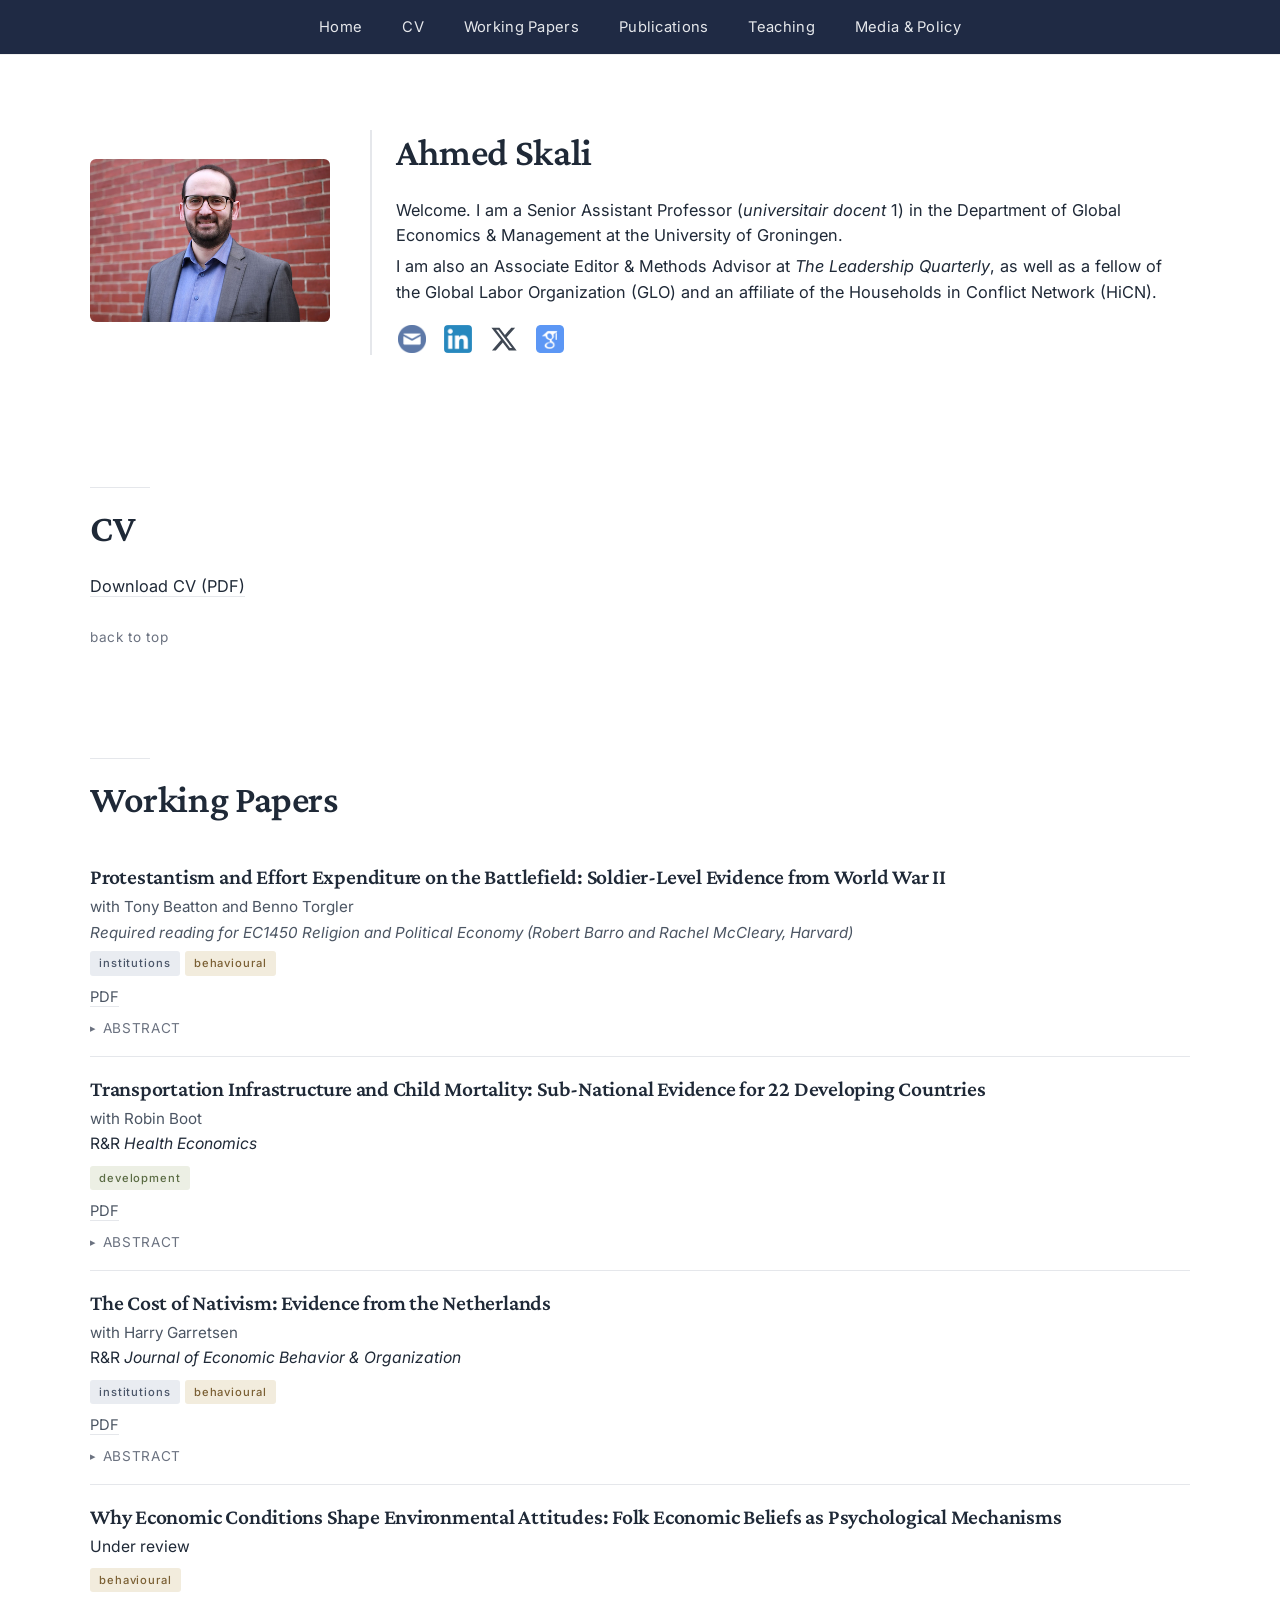
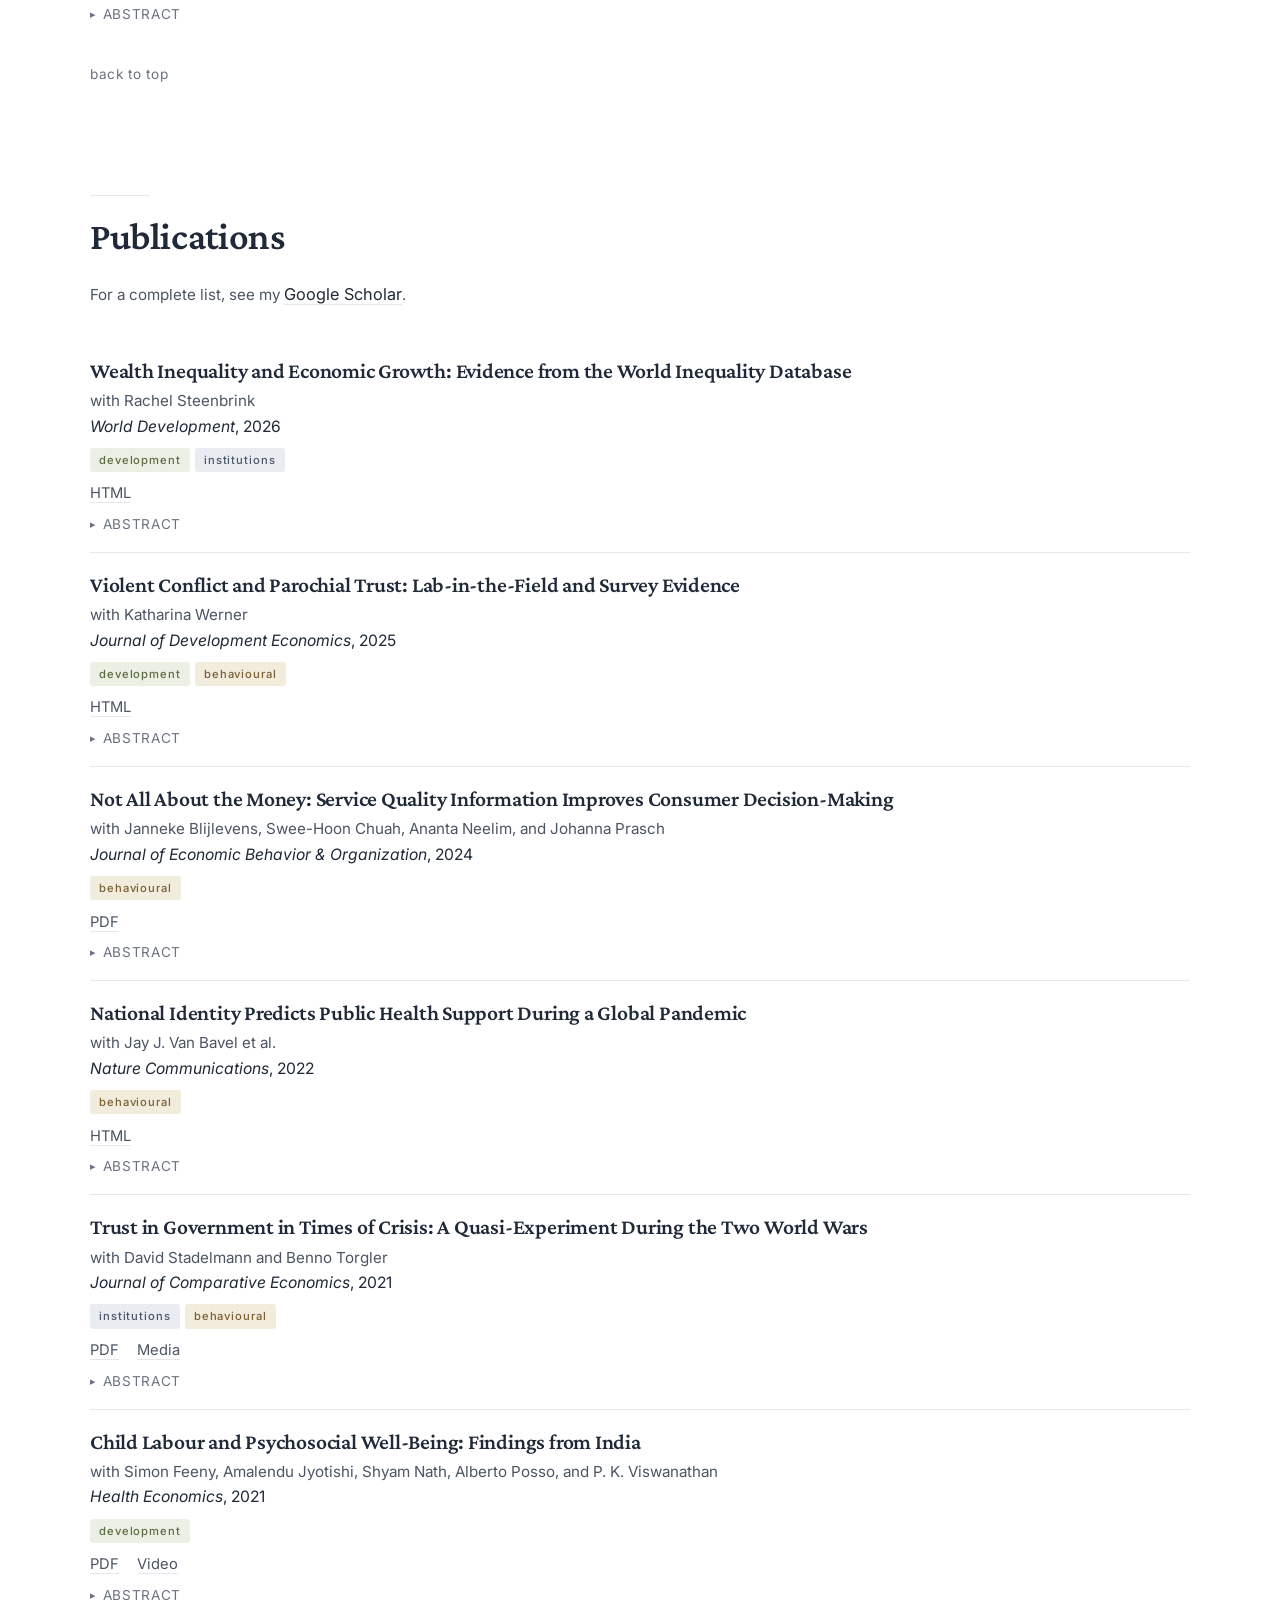
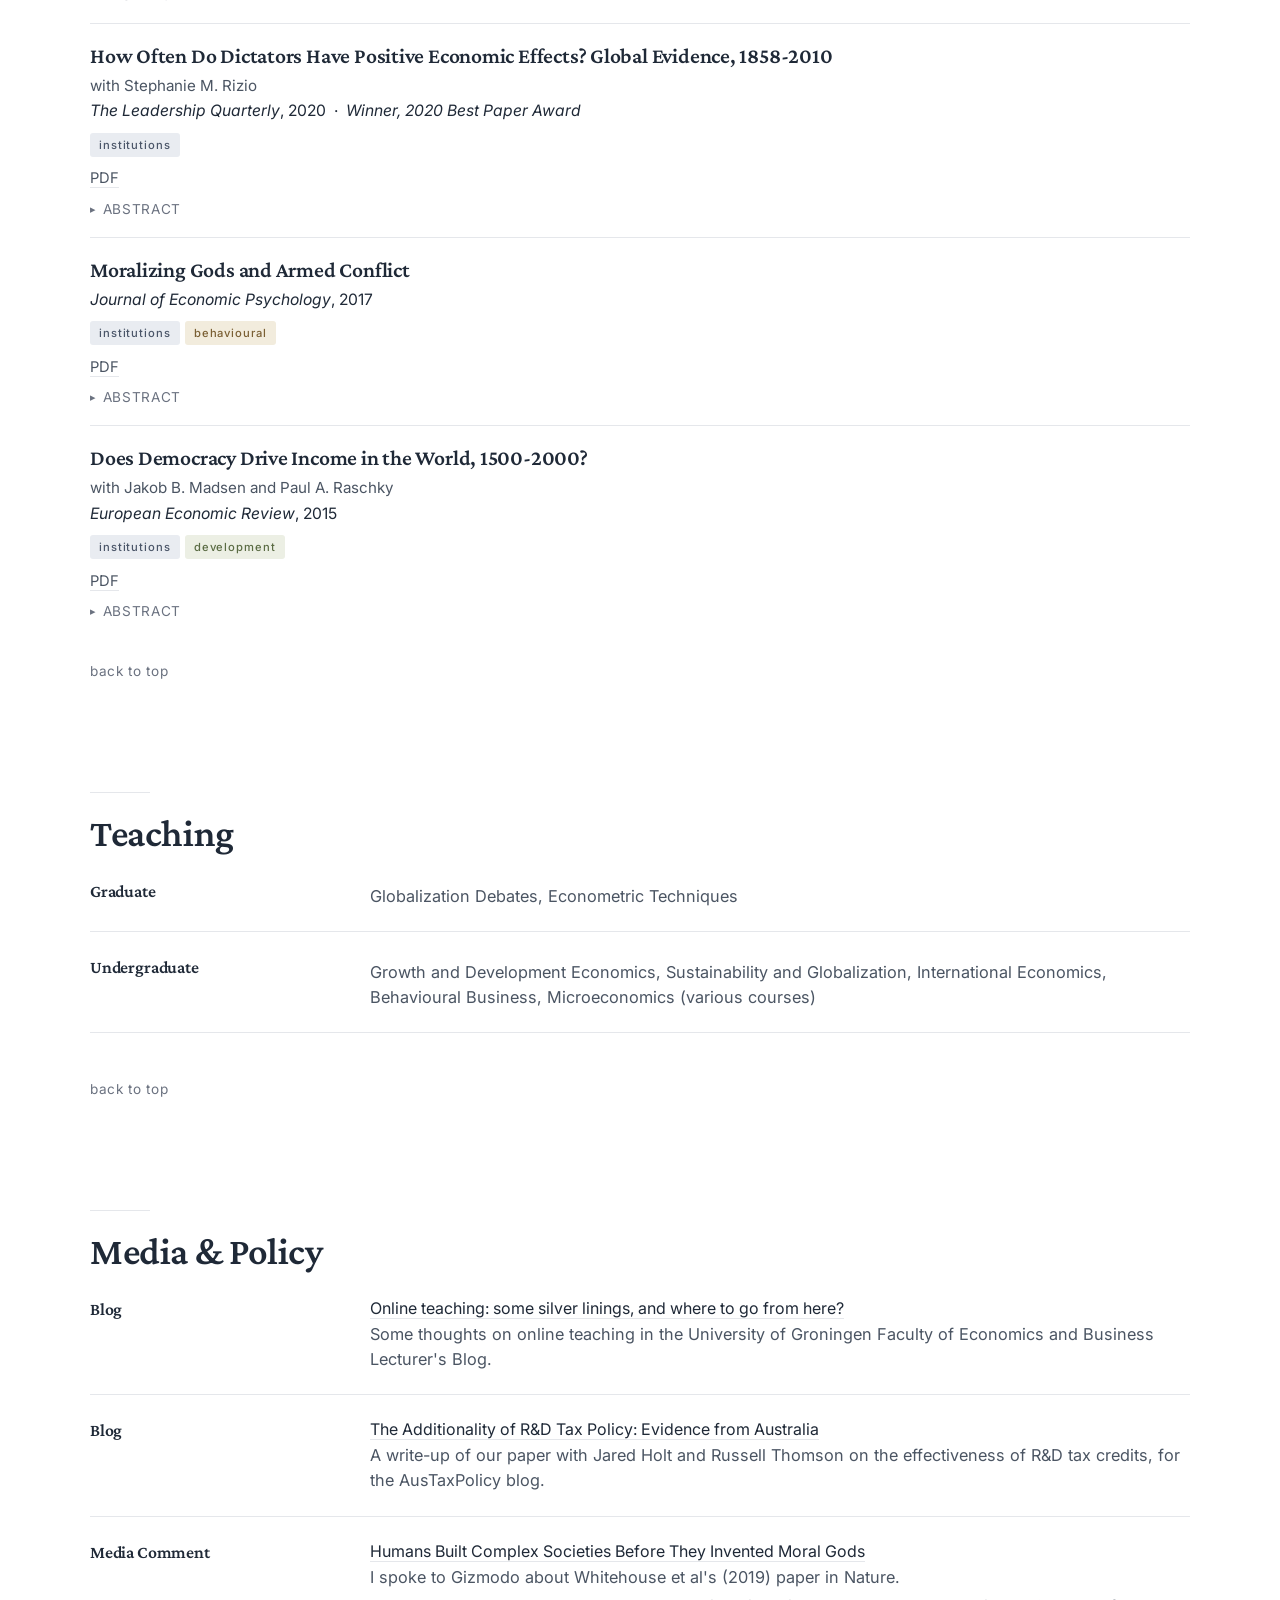
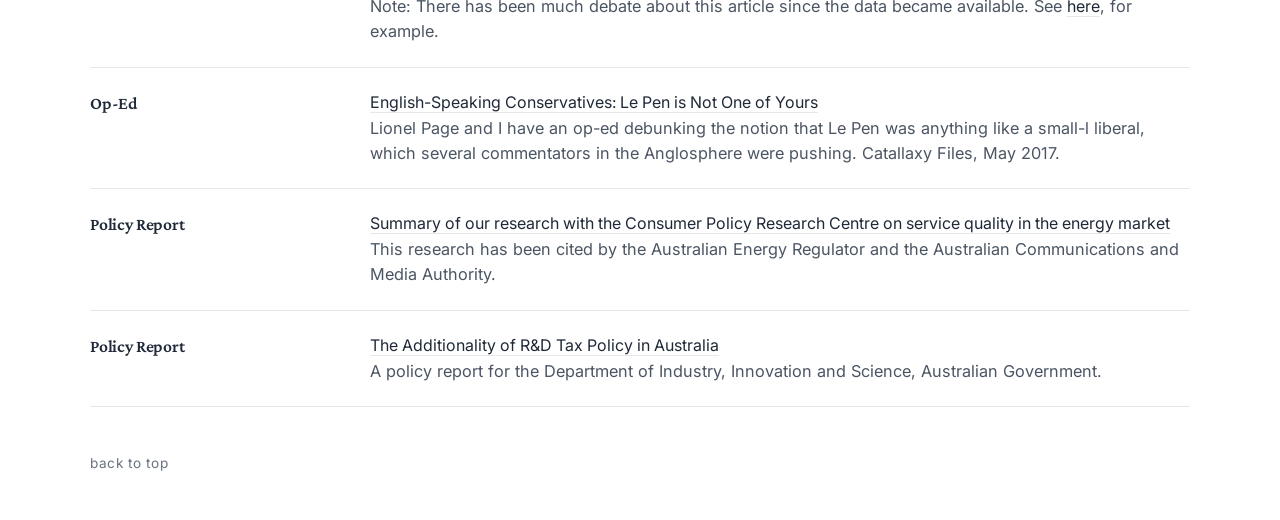
==== commit eb2575c4: "Add folk economics / environmental attitudes paper to working papers Co-Authored-By: Claude Opus 5.5" ====
--- a/index.html
+++ b/index.html
@@ -167,6 +167,31 @@
             </details>
         </div>
 
+        <div class="wp">
+            <h3>Why Economic Conditions Shape Environmental Attitudes: Folk Economic Beliefs as Psychological
+                Mechanisms</h3>
+            <p class="pub-venue">Under review</p>
+            <p class="pub-tags"><span class="pub-tag pub-tag-beh">behavioural</span></p>
+            <details class="abstract" name="paper-abstract">
+                <summary>Abstract</summary>
+                <div class="abstract-body">The relationship between economic conditions and environmental attitudes
+                    remains contested. We argue that this debate is partly explained by folk economic beliefs: lay
+                    intuitions about how the economy functions and the perceived economic consequences of environmental
+                    action. We identify two mechanisms: perceptions of the state of the economy (PSE), and beliefs about
+                    the consequences of environmental action (CEA), capturing whether individuals view the
+                    economy-environment relationship as zero-sum (environmental action hampers the economy) or
+                    positive-sum (environmental action grows the economy). Across a survey of Australian and Canadian
+                    respondents (N = 329) and a between-subjects experiment (N = 593), both PSE and CEA independently
+                    predict environmental attitudes, with CEA showing the stronger and more consistent effect. The
+                    experiment establishes that CEA beliefs causally shape environmental attitudes: framing
+                    environmental action as economically beneficial, rather than harmful, significantly strengthens
+                    environmental attitudes. How environmental attitudes are measured&mdash;whether items pit the
+                    environment against the economy or not&mdash;also significantly affects reported attitudes, with
+                    implications for interpreting prior research. Australians' attitudes are more strongly shaped by
+                    zero-sum beliefs, while Canadians respond more to positive-sum framing.</div>
+            </details>
+        </div>
+
         <a href="#home" class="top-link">back to top</a>
     </section>
 
